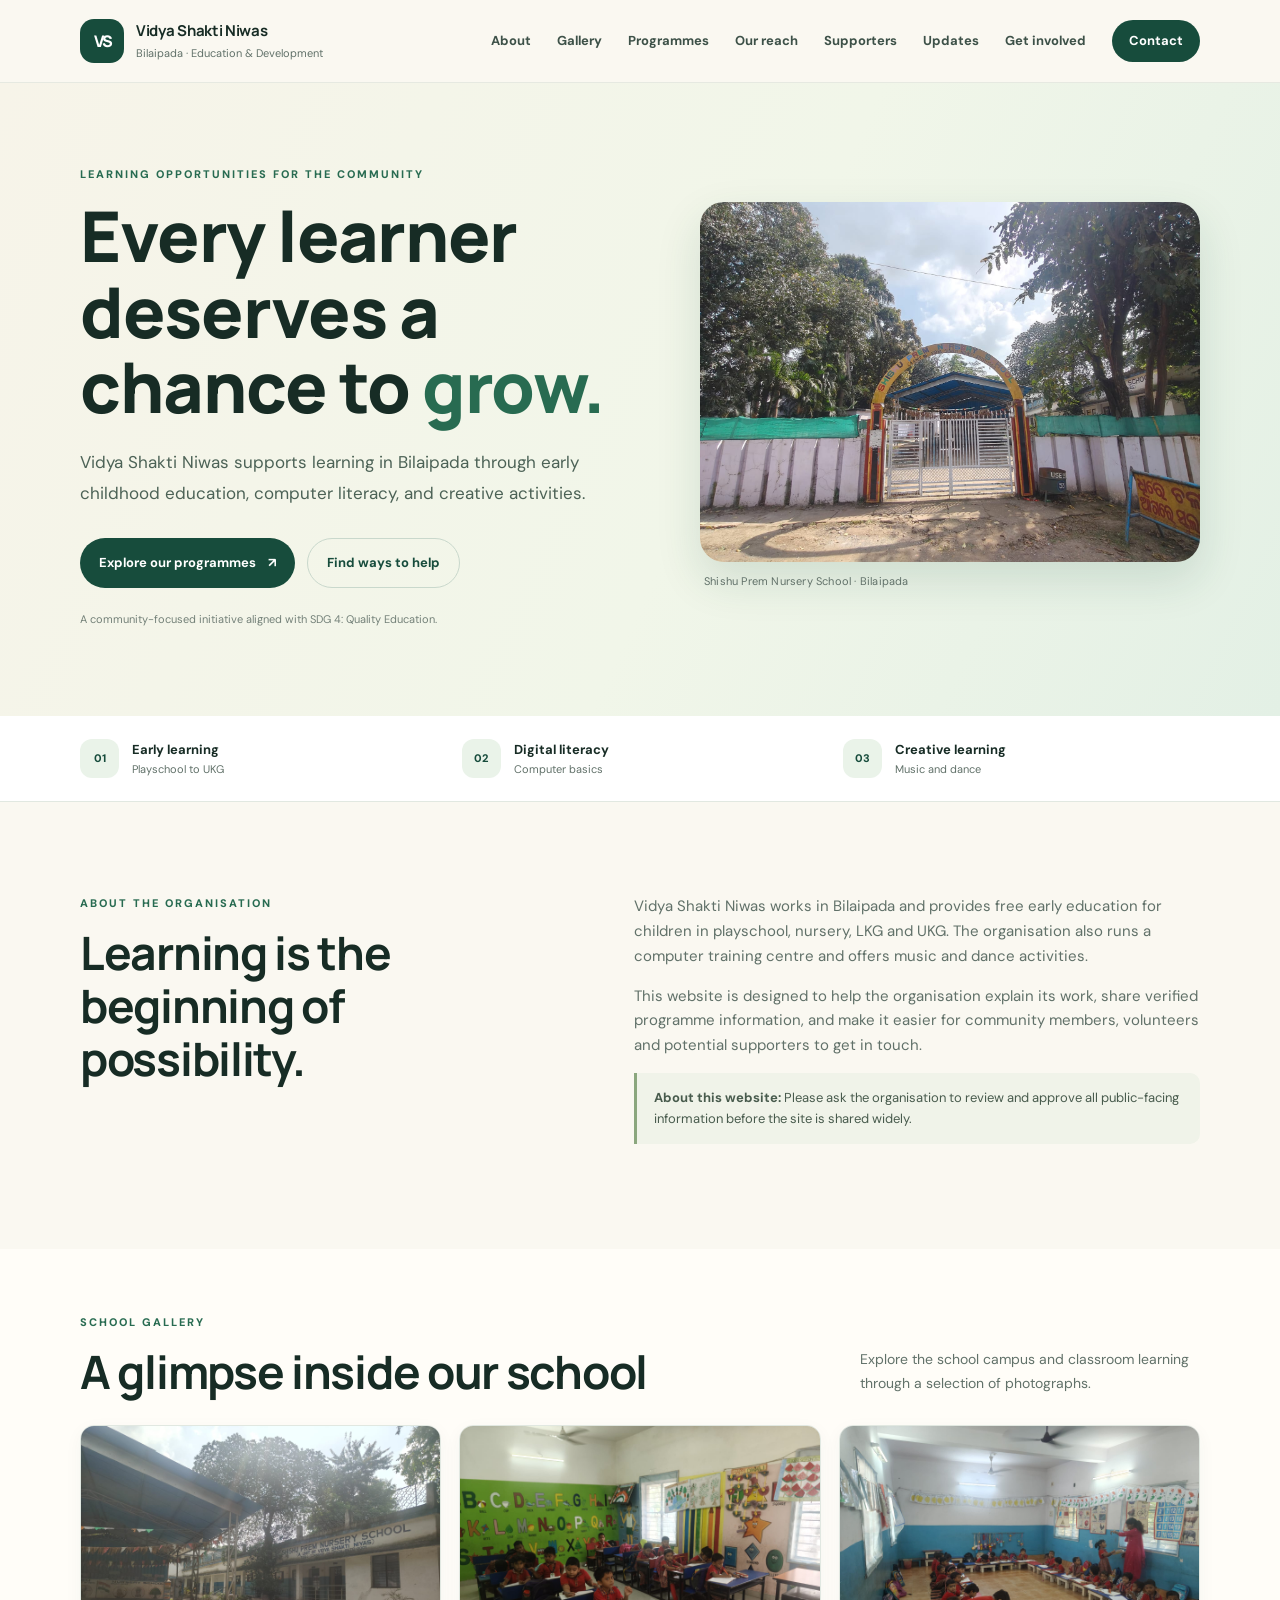
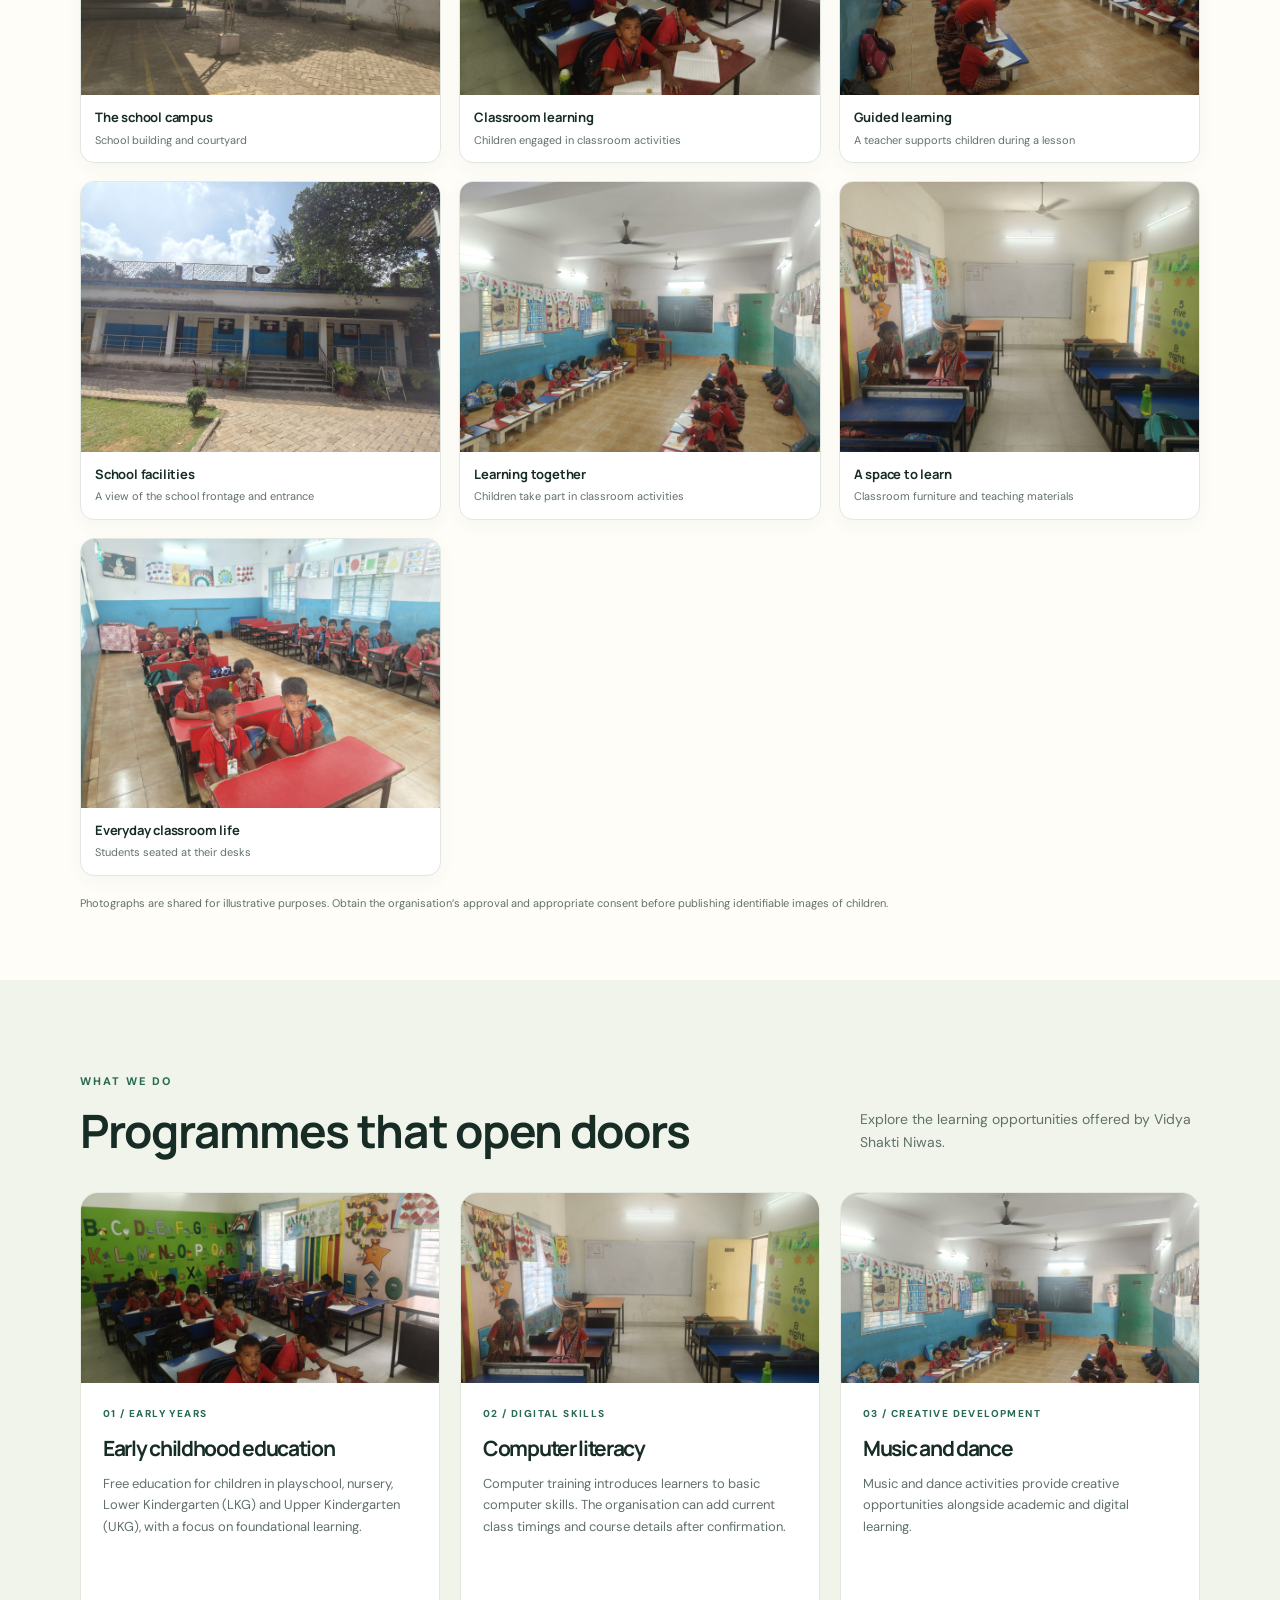
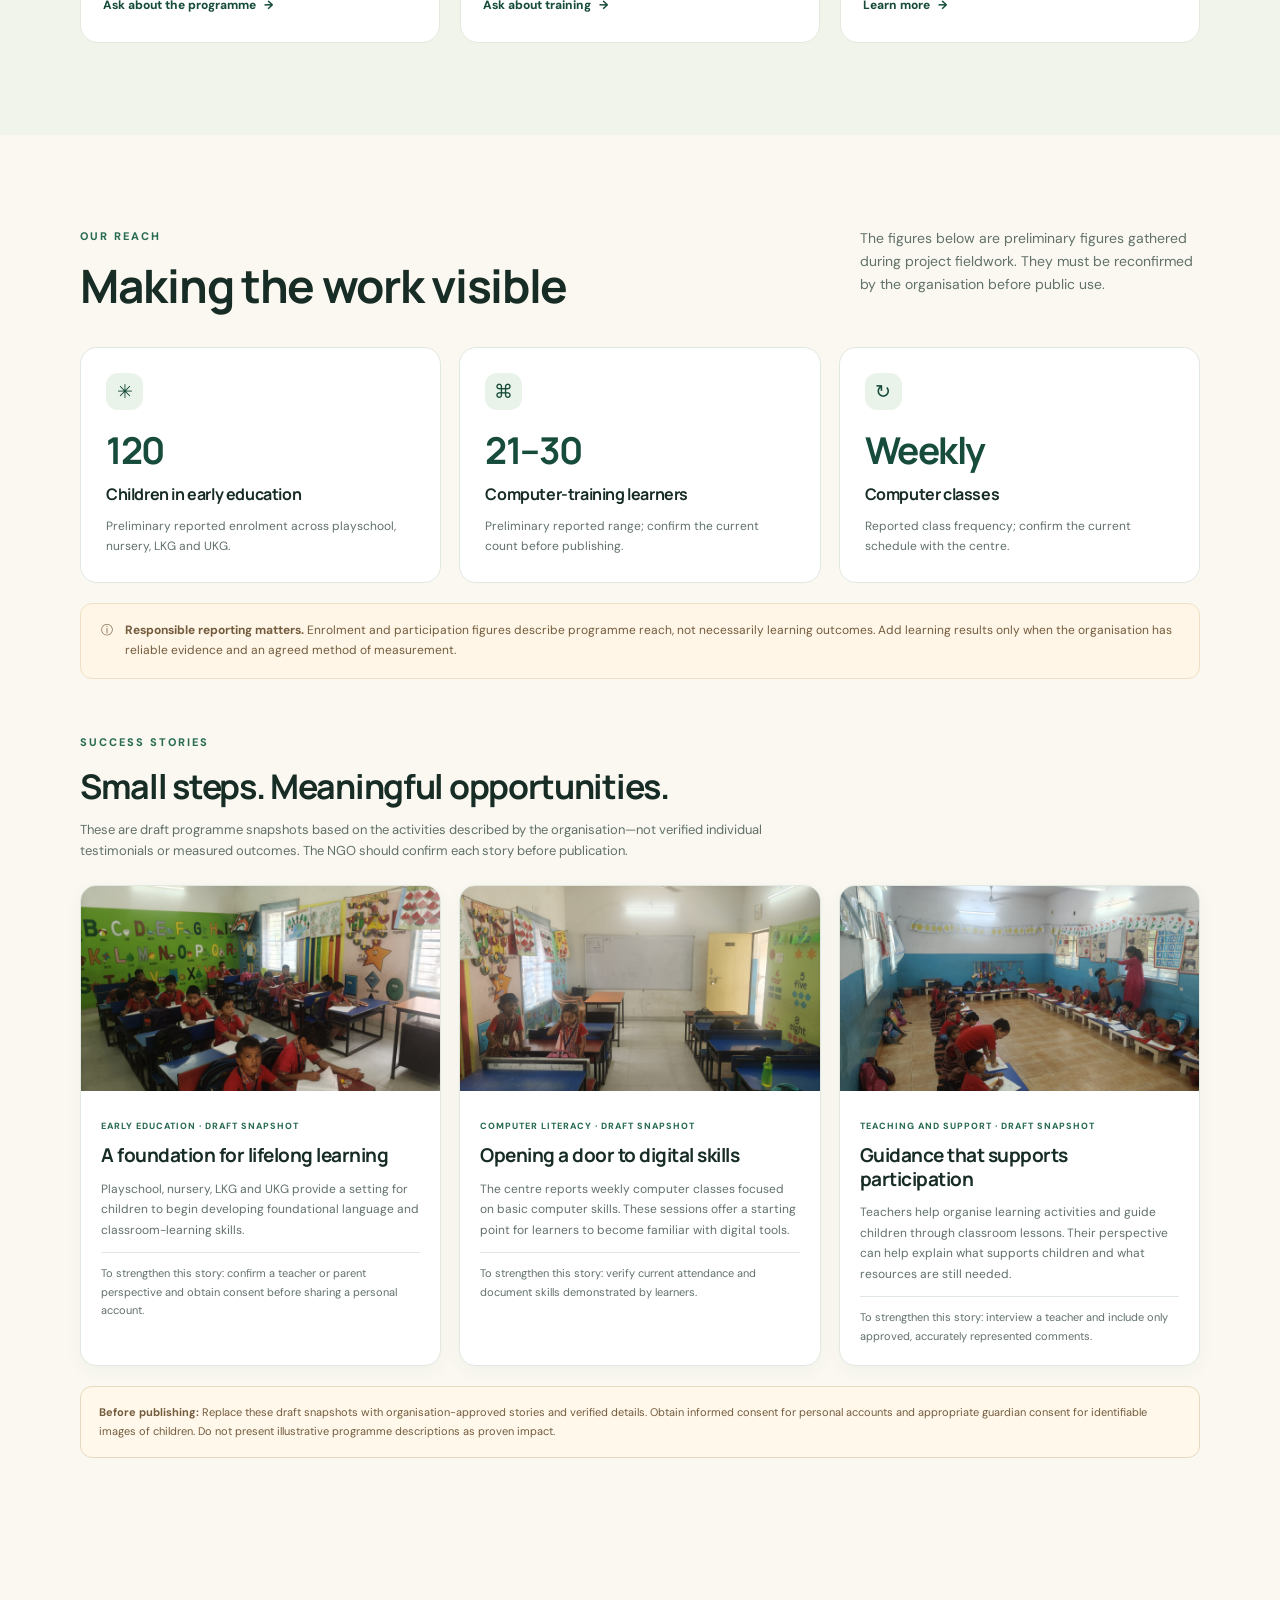
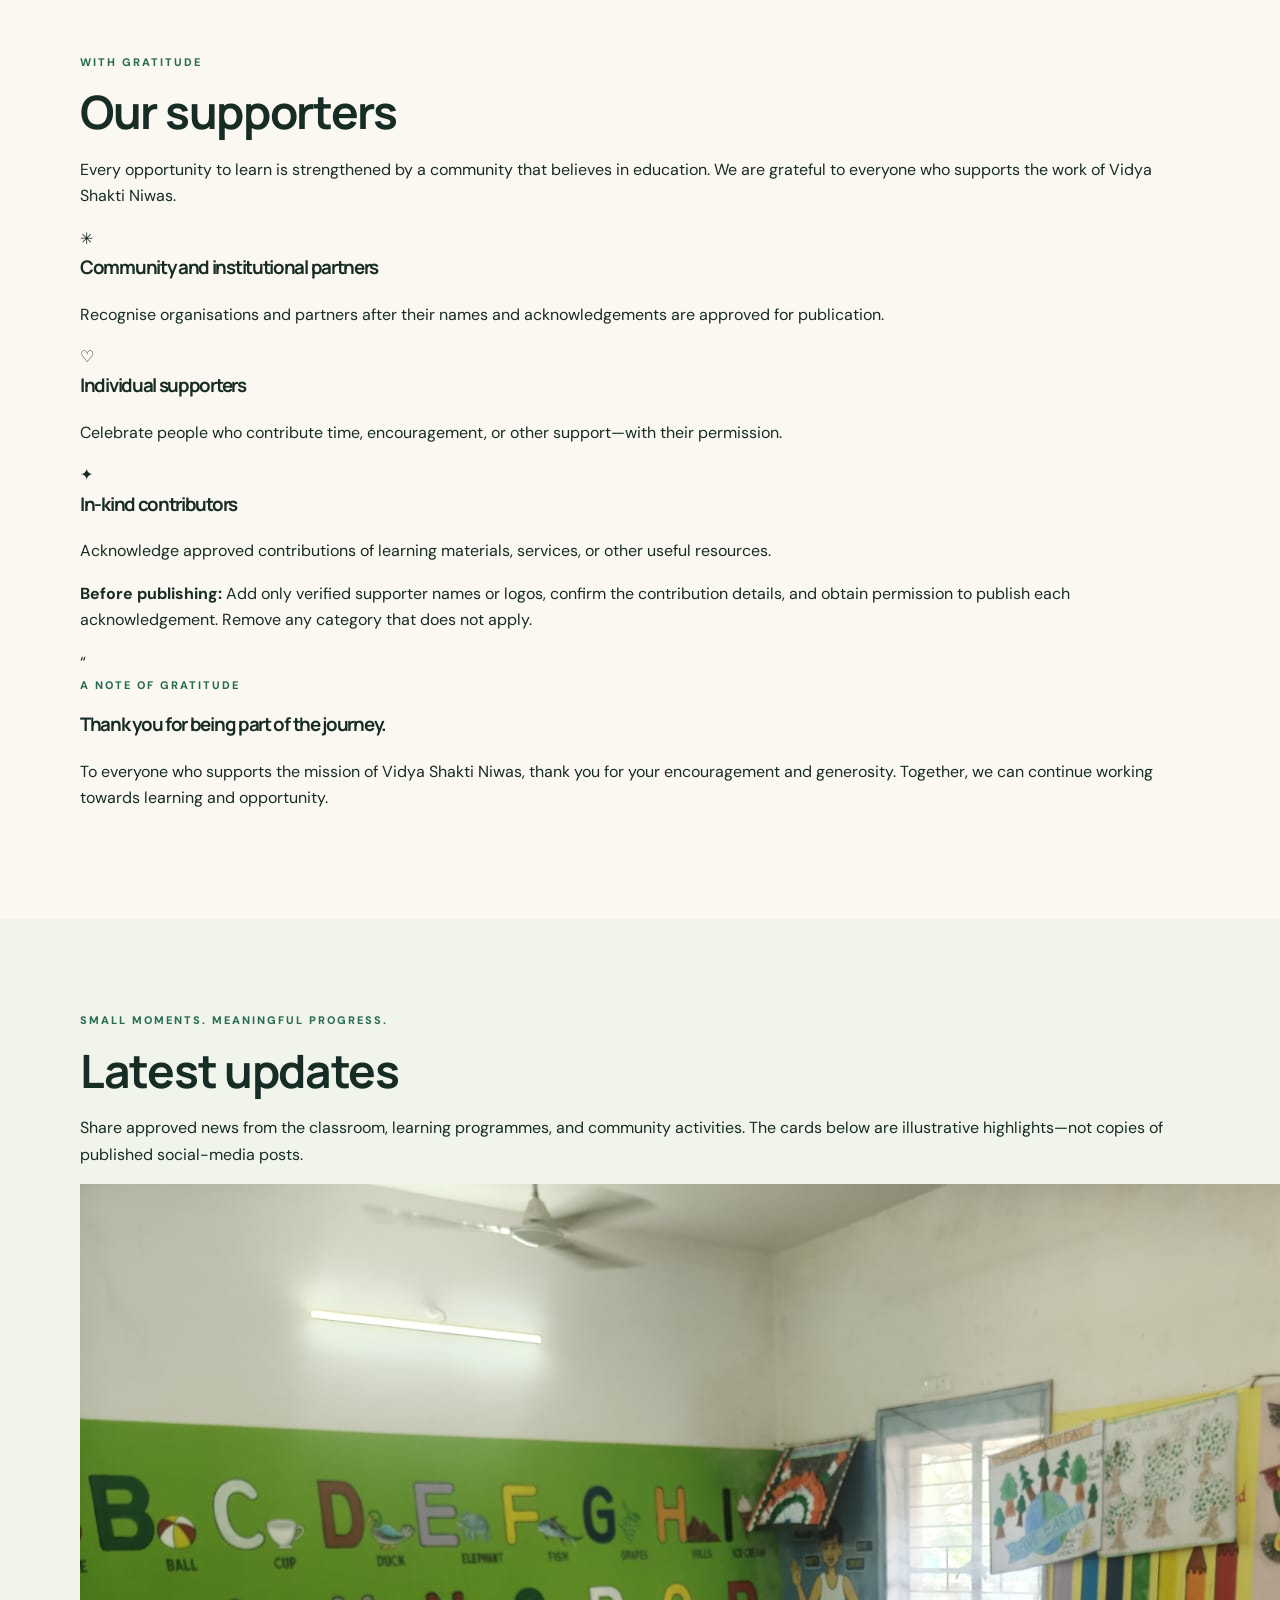
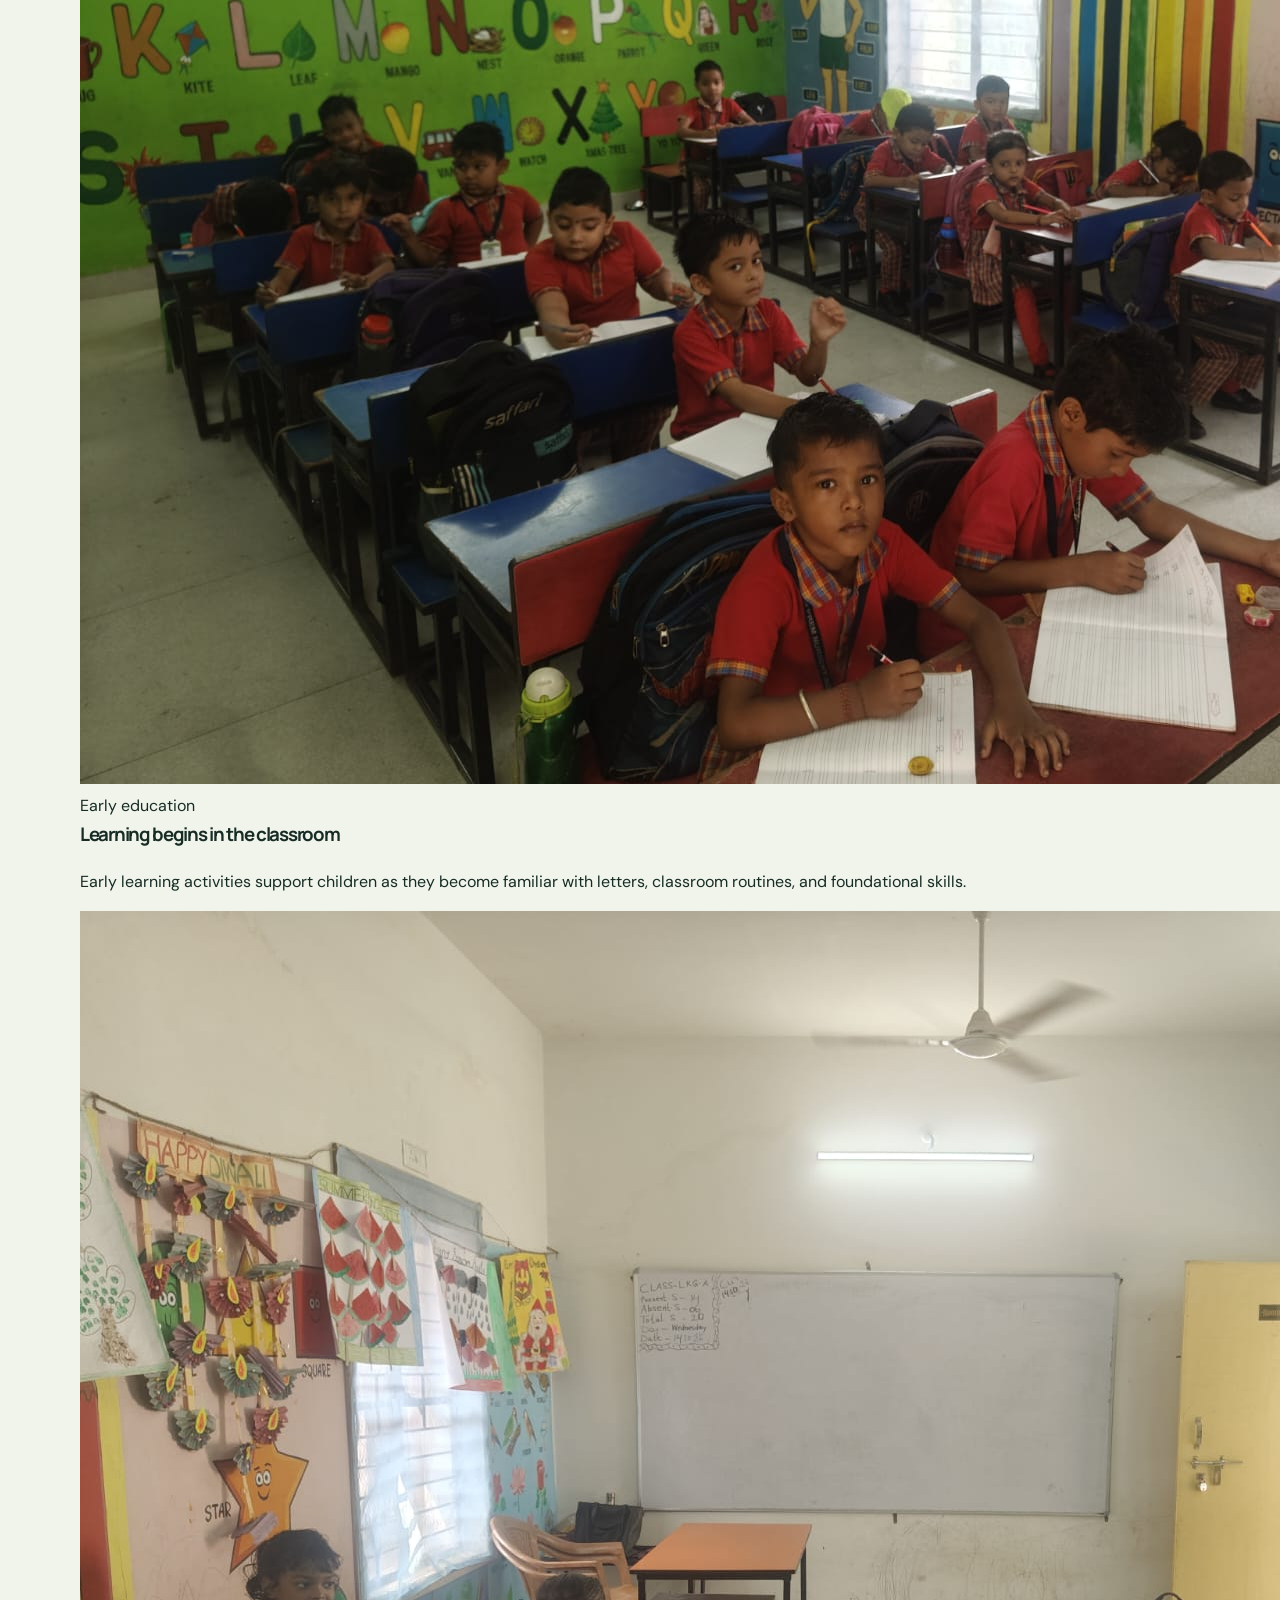
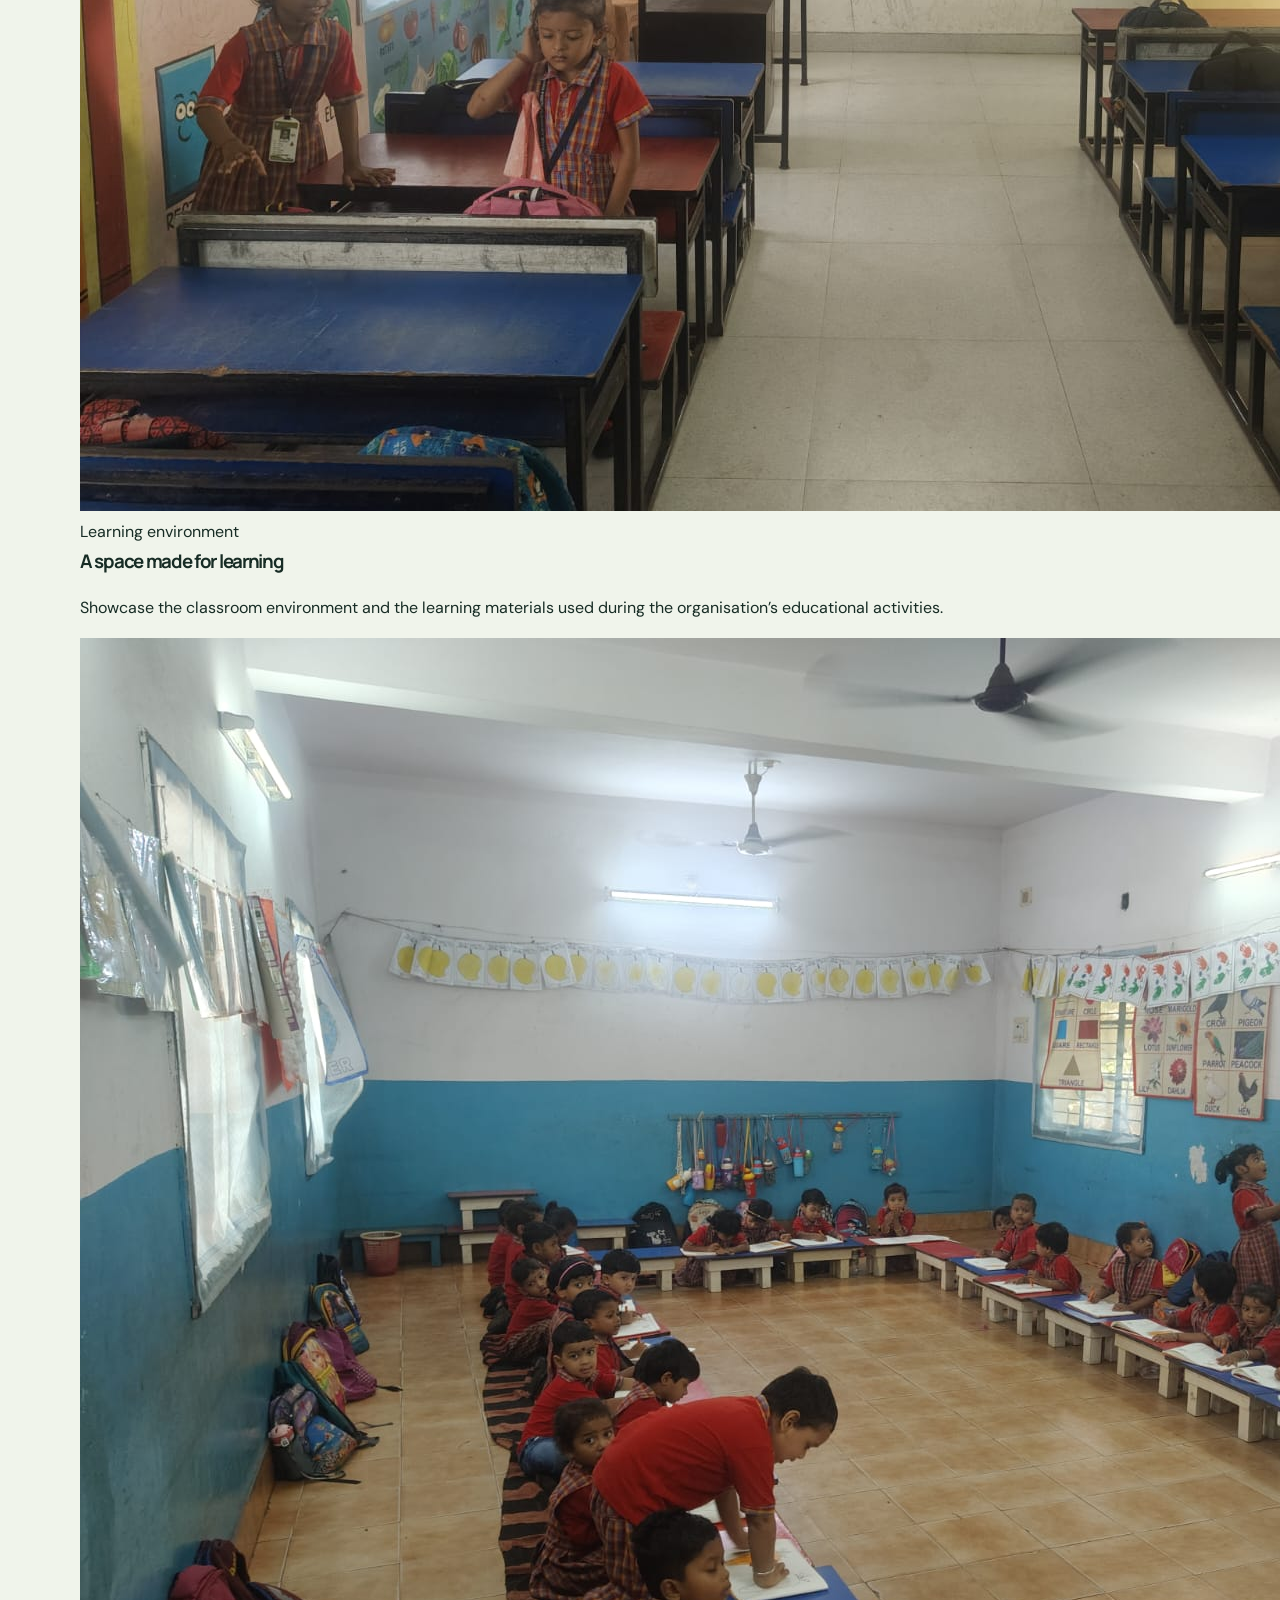
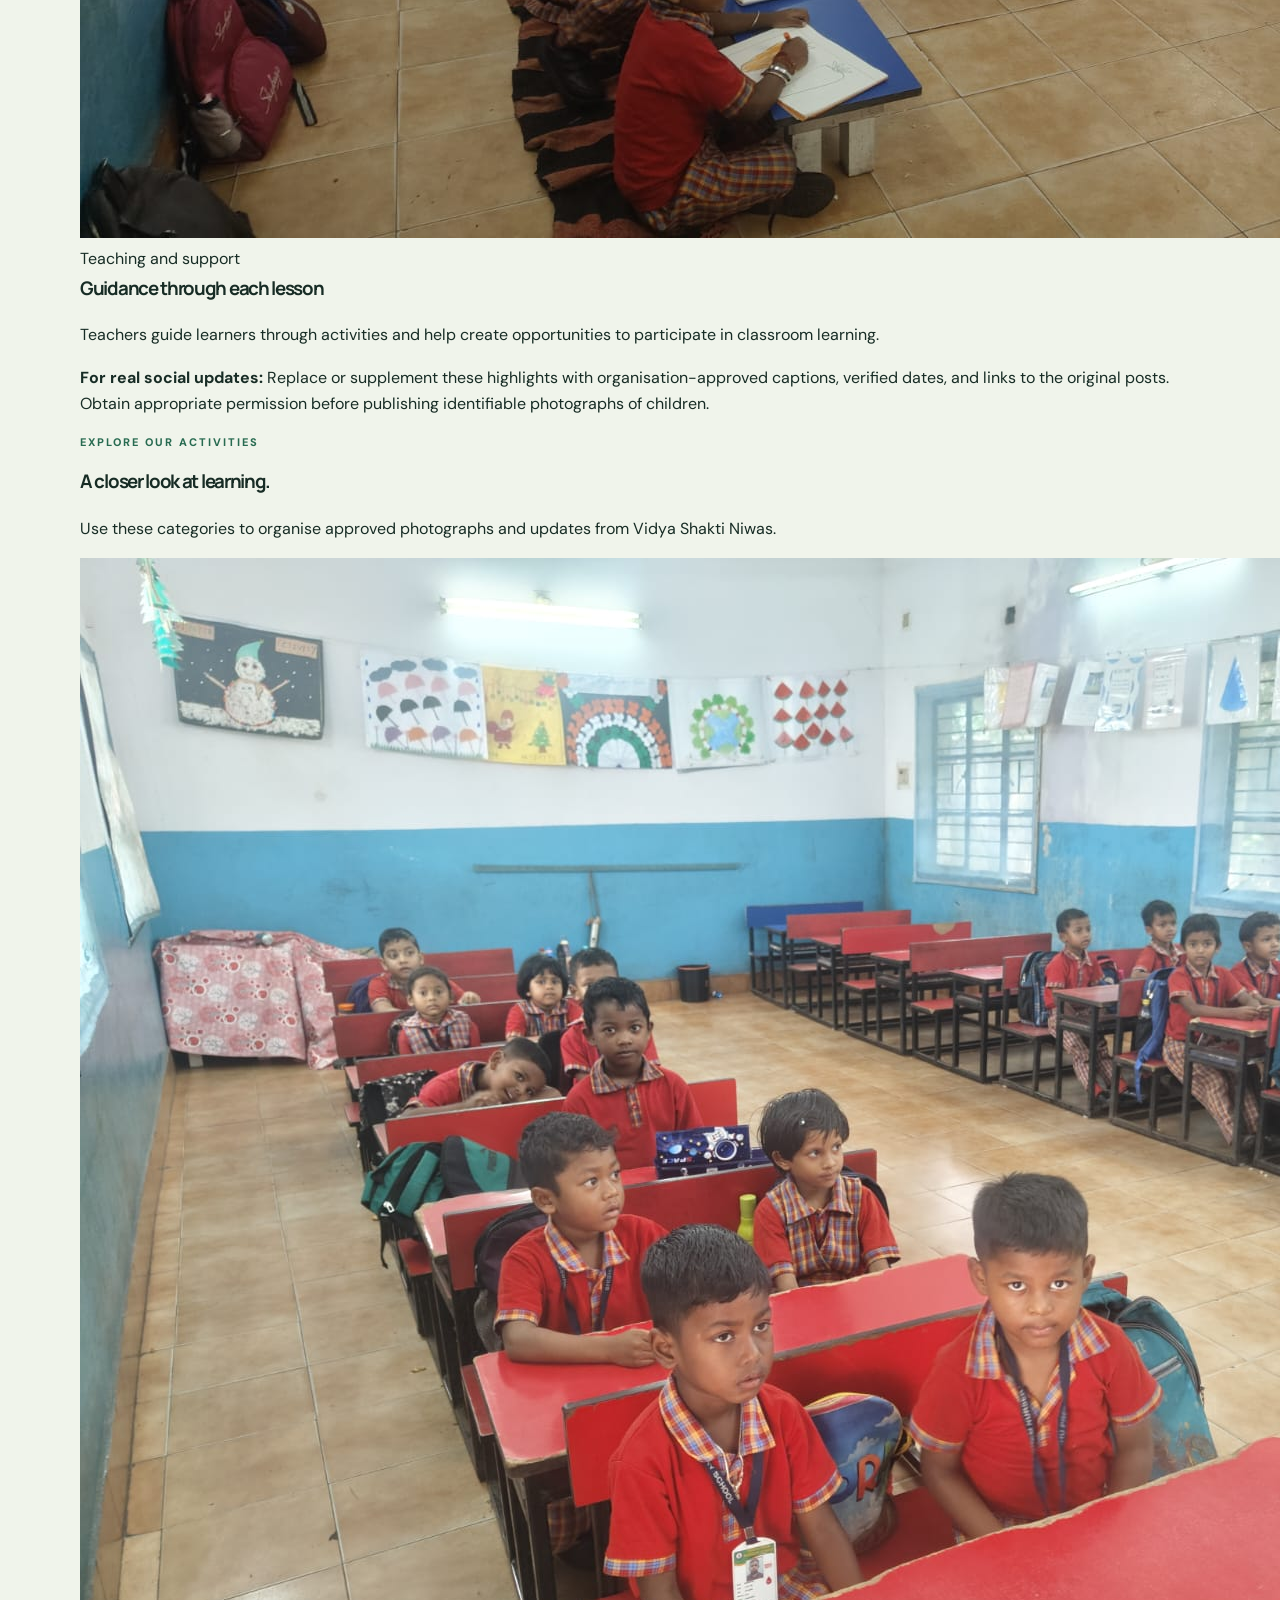
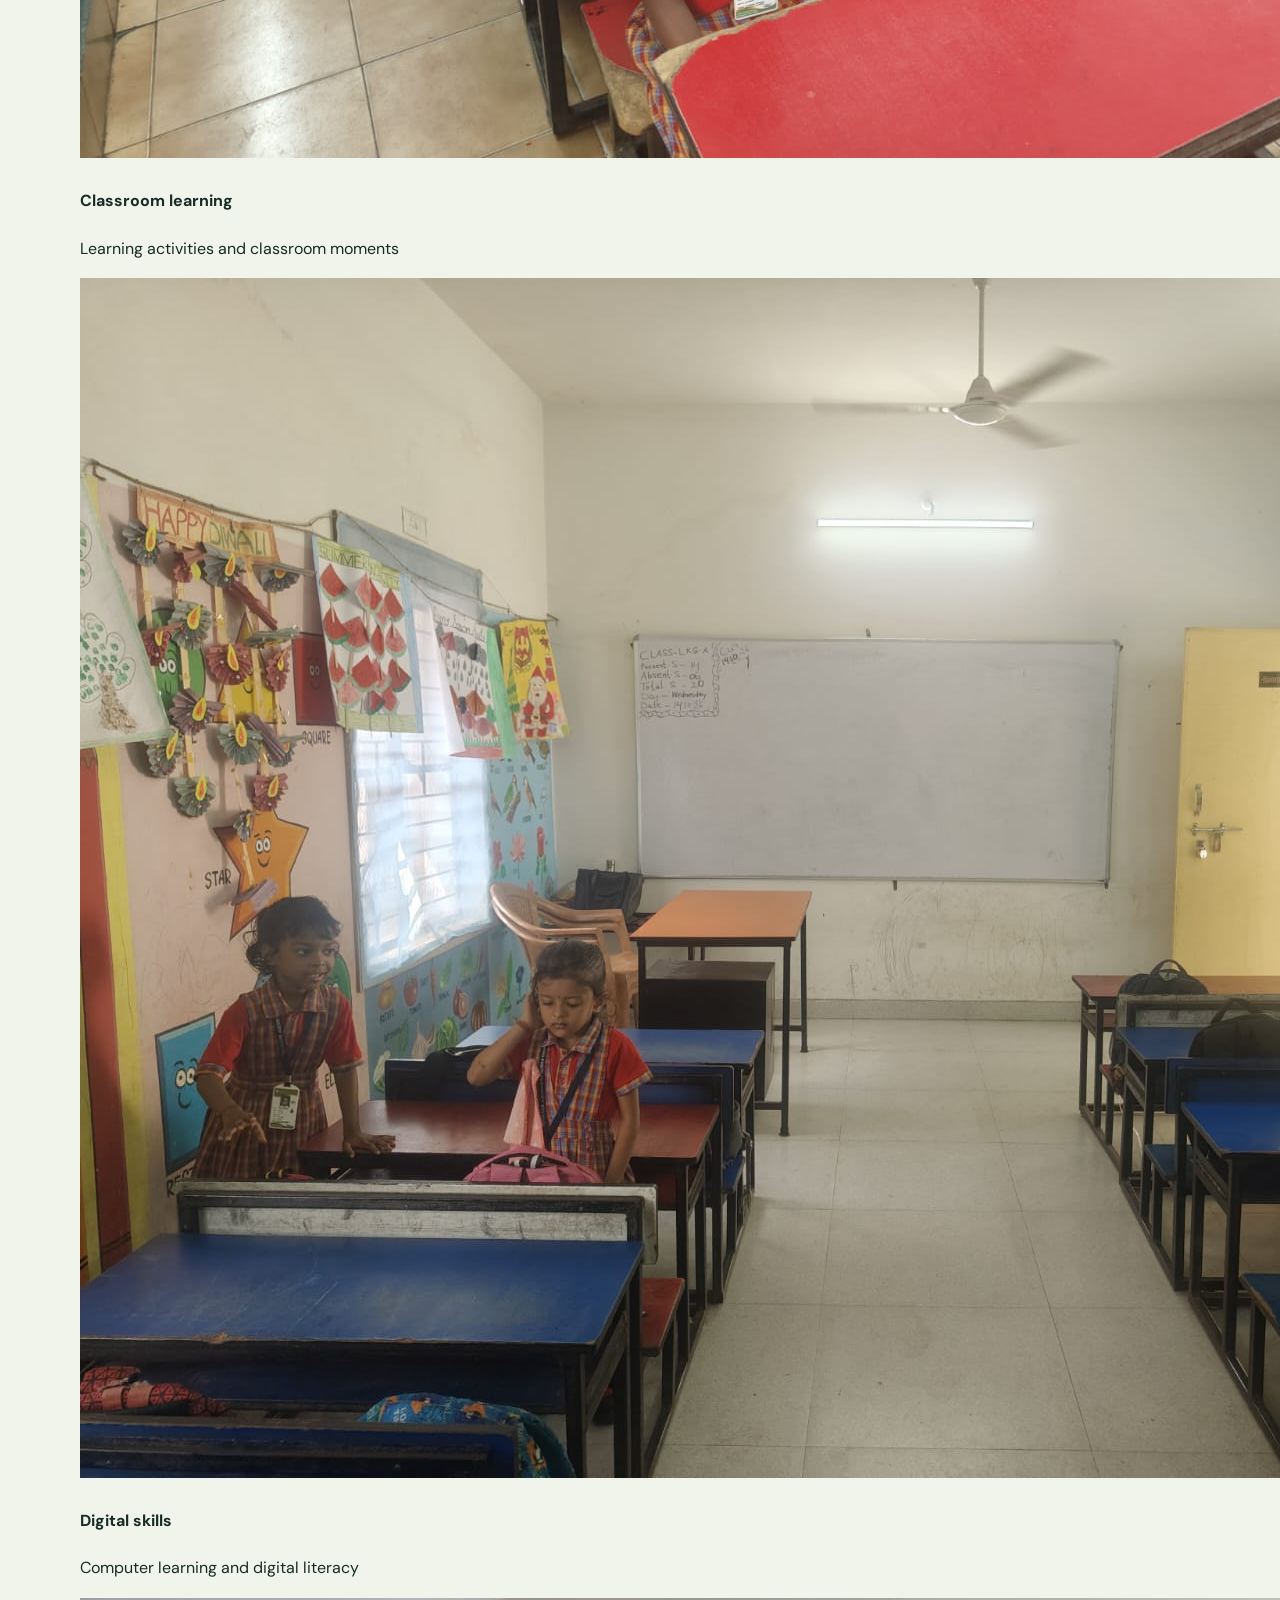
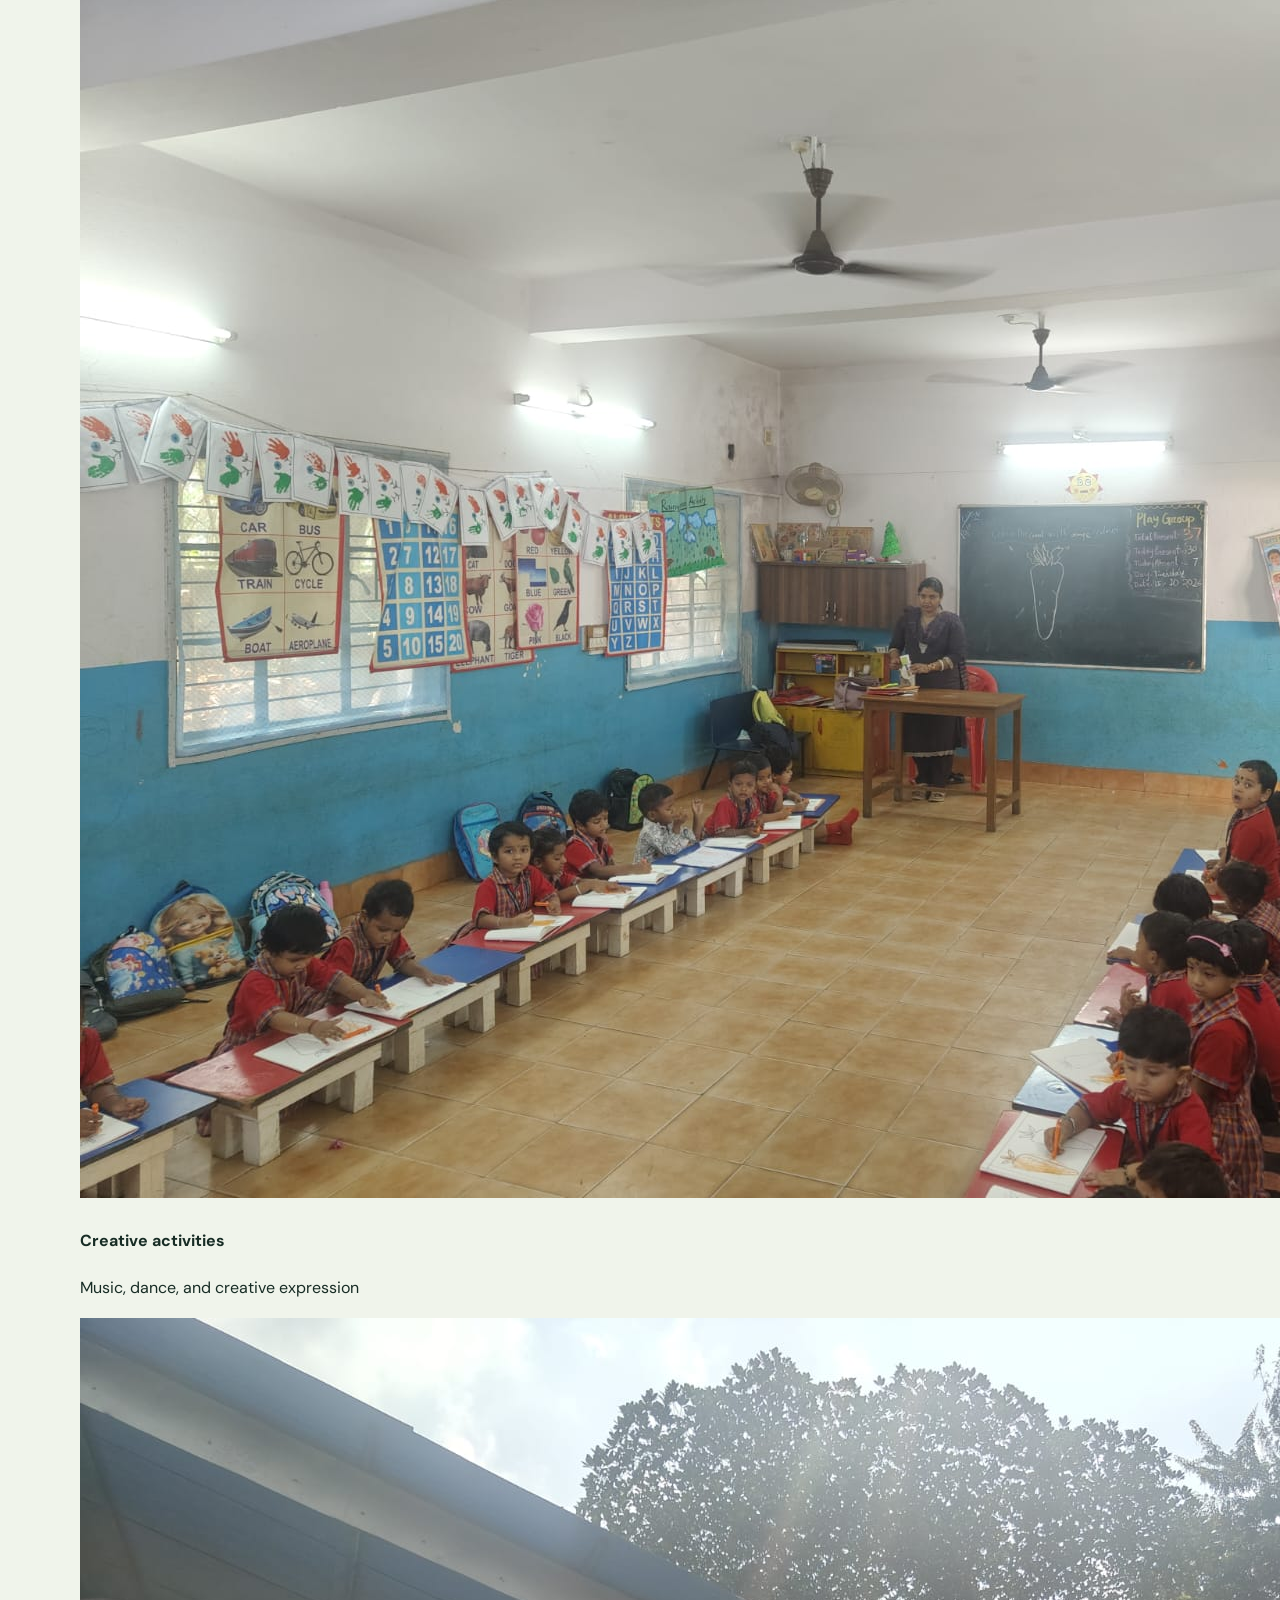
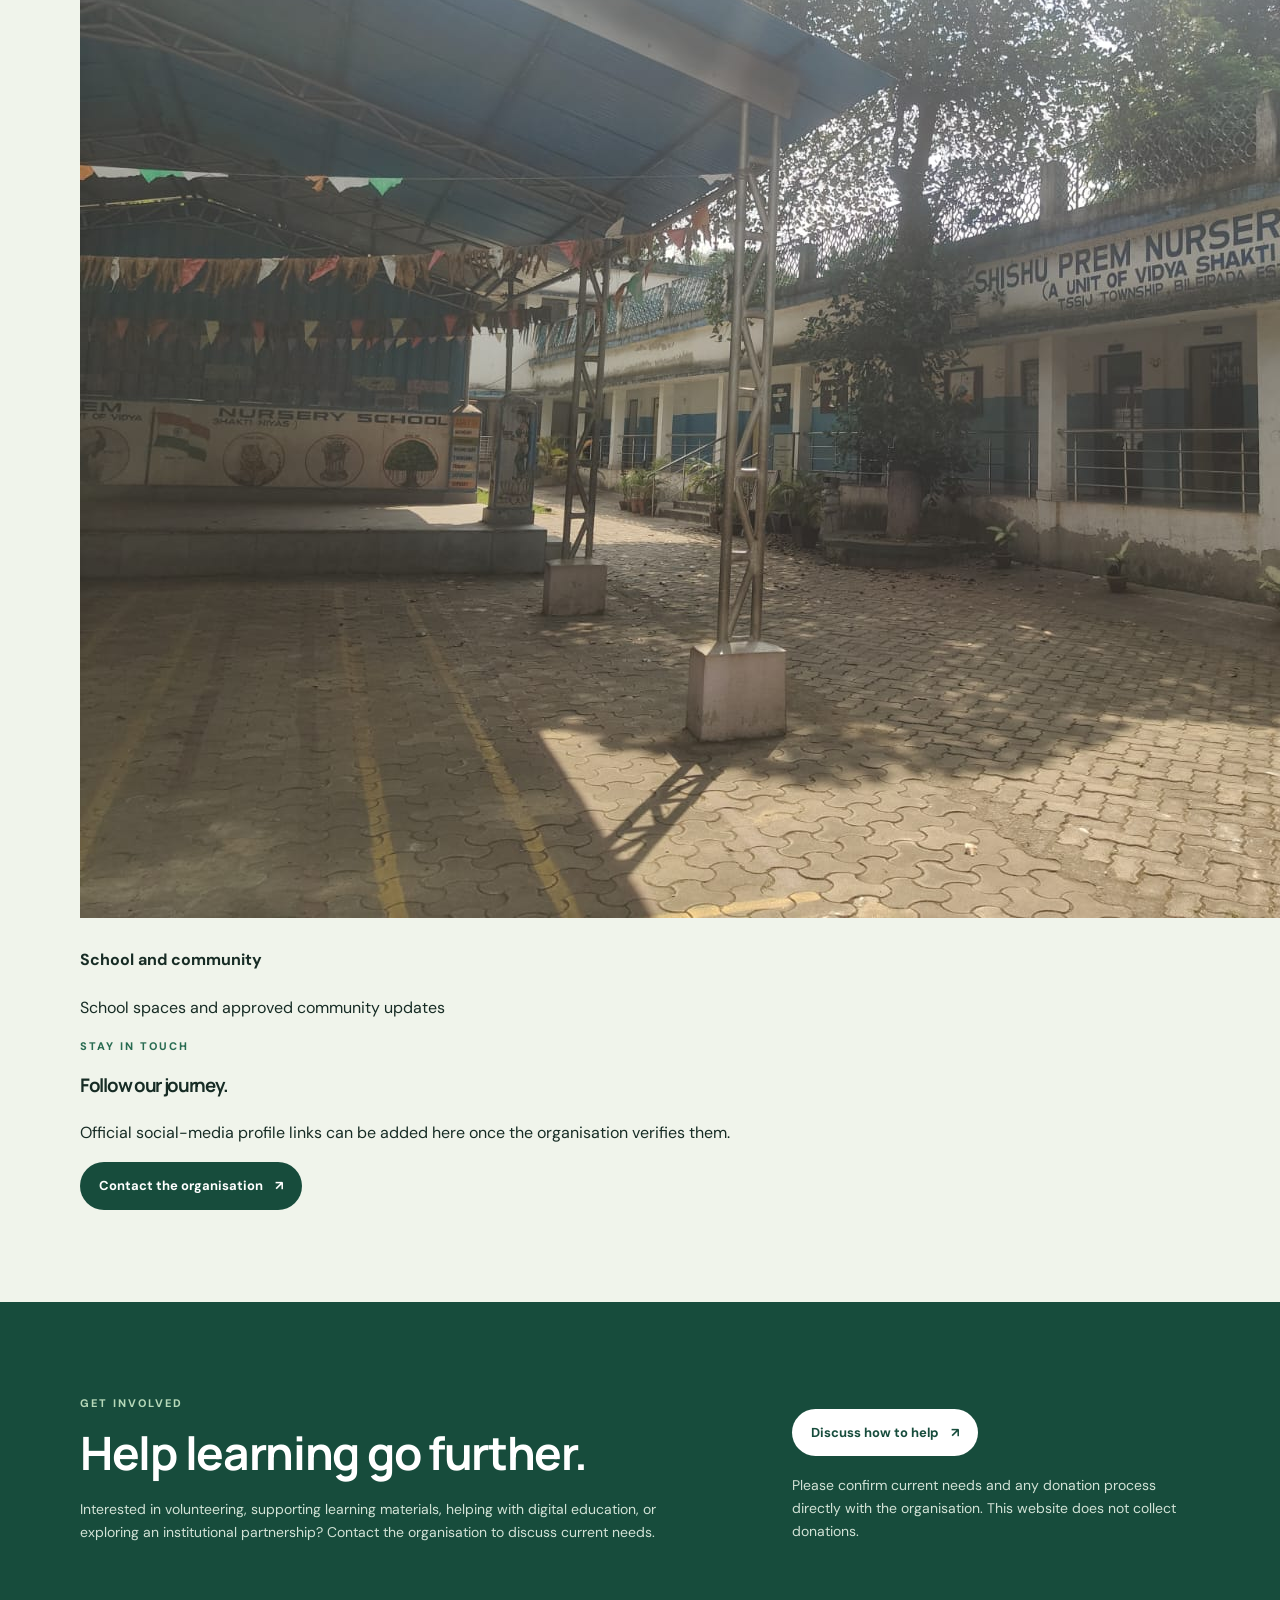
==== index_update1.html @ 1f39d1fd "Add files via upload" ====
<!doctype html>
<html lang="en">
<head>
  <meta charset="utf-8">
  <meta name="viewport" content="width=device-width, initial-scale=1">
  <meta name="description" content="Learn about Vidya Shakti Niwas in Bilaipada and its early education, computer literacy, music and dance programmes.">
  <meta name="theme-color" content="#174c3c">
  <title>Vidya Shakti Niwas | Learning and Opportunity</title>
  <link rel="stylesheet" href="style.css">
</head>
<body>
  <a class="skip-link" href="#main">Skip to content</a>
  <header class="site-header">
    <div class="container nav-wrap">
      <a class="brand" href="#home" aria-label="Vidya Shakti Niwas home">
        <span class="brand-mark" aria-hidden="true">VS</span>
        <span><strong>Vidya Shakti Niwas</strong><small>Bilaipada · Education & Development</small></span>
      </a>
      <button class="menu-toggle" id="menuToggle" aria-expanded="false" aria-controls="navLinks">Menu</button>
      <nav id="navLinks" class="nav-links" aria-label="Main navigation">
        <a href="#about">About</a>
        <a href="#school-gallery">Gallery</a>
        <a href="#programmes">Programmes</a>
        <a href="#impact">Our reach</a>
        <a href="#supporters">Supporters</a>
        <a href="#updates">Updates</a>
        <a href="#get-involved">Get involved</a>
        <a class="nav-cta" href="#contact">Contact</a>
      </nav>
    </div>
  </header>

  <main id="main">
    <section class="hero" id="home">
      <div class="hero-shape shape-one" aria-hidden="true"></div>
      <div class="container hero-grid">
        <div class="hero-copy">
          <p class="eyebrow">Learning opportunities for the community</p>
          <h1>Every learner deserves a chance to <em>grow.</em></h1>
          <p class="hero-intro">Vidya Shakti Niwas supports learning in Bilaipada through early childhood education, computer literacy, and creative activities.</p>
          <div class="hero-actions">
            <a class="button button-primary" href="#programmes">Explore our programmes <span aria-hidden="true">↗</span></a>
            <a class="button button-quiet" href="#get-involved">Find ways to help</a>
          </div>
          <p class="micro-note">A community-focused initiative aligned with SDG 4: Quality Education.</p>
        </div>
        <div class="hero-photo-wrap">
          <img class="hero-photo" src="assets/school-gate.jpeg" alt="Entrance gate of Shishu Prem Nursery School, a unit of Vidya Shakti Niwas" fetchpriority="high">
          <p class="photo-caption">Shishu Prem Nursery School · Bilaipada</p>
        </div>
      </div>
    </section>

    <section class="trust-strip" aria-label="Organisation focus">
      <div class="container trust-grid">
        <div><span class="strip-icon">01</span><span><strong>Early learning</strong><small>Playschool to UKG</small></span></div>
        <div><span class="strip-icon">02</span><span><strong>Digital literacy</strong><small>Computer basics</small></span></div>
        <div><span class="strip-icon">03</span><span><strong>Creative learning</strong><small>Music and dance</small></span></div>
      </div>
    </section>

    <section class="section" id="about">
      <div class="container split">
        <div>
          <p class="eyebrow">About the organisation</p>
          <h2>Learning is the beginning of possibility.</h2>
        </div>
        <div class="section-copy">
          <p>Vidya Shakti Niwas works in Bilaipada and provides free early education for children in playschool, nursery, LKG and UKG. The organisation also runs a computer training centre and offers music and dance activities.</p>
          <p>This website is designed to help the organisation explain its work, share verified programme information, and make it easier for community members, volunteers and potential supporters to get in touch.</p>
          <p class="notice"><strong>About this website:</strong> Please ask the organisation to review and approve all public-facing information before the site is shared widely.</p>
        </div>
      </div>
    </section>

    <section class="section school-gallery" id="school-gallery">
      <div class="container">
        <div class="section-heading">
          <div><p class="eyebrow">School gallery</p><h2>A glimpse inside our school</h2></div>
          <p>Explore the school campus and classroom learning through a selection of photographs.</p>
        </div>
        <div class="photo-grid">
          <figure class="photo-card photo-card-wide">
            <img src="assets/school-building.jpeg" alt="Exterior courtyard and building of Shishu Prem Nursery School" loading="lazy">
            <figcaption><strong>The school campus</strong><span>School building and courtyard</span></figcaption>
          </figure>
          <figure class="photo-card">
            <img src="assets/classroom-alphabet-learning.jpeg" alt="Children working at desks in a classroom with alphabet learning displays" loading="lazy">
            <figcaption><strong>Classroom learning</strong><span>Children engaged in classroom activities</span></figcaption>
          </figure>
          <figure class="photo-card">
            <img src="assets/classroom-teaching.jpeg" alt="Teacher guiding young learners in a classroom" loading="lazy">
            <figcaption><strong>Guided learning</strong><span>A teacher supports children during a lesson</span></figcaption>
          </figure>
          <figure class="photo-card">
            <img src="assets/school-front.jpeg" alt="Front exterior and entrance steps of the school building" loading="lazy">
            <figcaption><strong>School facilities</strong><span>A view of the school frontage and entrance</span></figcaption>
          </figure>
          <figure class="photo-card photo-card-wide">
            <img src="assets/classroom-wide-view.jpeg" alt="Wide view of a classroom with young learners and educational displays" loading="lazy">
            <figcaption><strong>Learning together</strong><span>Children take part in classroom activities</span></figcaption>
          </figure>
          <figure class="photo-card">
            <img src="assets/classroom-empty-view.jpeg" alt="Classroom desks, whiteboard and learning displays" loading="lazy">
            <figcaption><strong>A space to learn</strong><span>Classroom furniture and teaching materials</span></figcaption>
          </figure>
          <figure class="photo-card">
            <img src="assets/classroom-students.jpeg" alt="Young learners seated at classroom desks" loading="lazy">
            <figcaption><strong>Everyday classroom life</strong><span>Students seated at their desks</span></figcaption>
          </figure>
        </div>
        <p class="gallery-note">Photographs are shared for illustrative purposes. Obtain the organisation’s approval and appropriate consent before publishing identifiable images of children.</p>
      </div>
    </section>

    <section class="section section-tint" id="programmes">
      <div class="container">
        <div class="section-heading">
          <div><p class="eyebrow">What we do</p><h2>Programmes that open doors</h2></div>
          <p>Explore the learning opportunities offered by Vidya Shakti Niwas.</p>
        </div>
        <div class="programme-grid">
          <article class="programme-card">
            <div class="card-art"><img src="assets/classroom-alphabet-learning.jpeg" alt="Young learners taking part in classroom alphabet activities" loading="lazy"></div>
            <div class="card-body"><p class="card-kicker">01 / Early years</p><h3>Early childhood education</h3><p>Free education for children in playschool, nursery, Lower Kindergarten (LKG) and Upper Kindergarten (UKG), with a focus on foundational learning.</p><a href="#contact" class="text-link">Ask about the programme <span aria-hidden="true">→</span></a></div>
          </article>
          <article class="programme-card">
            <div class="card-art"><img src="assets/classroom-empty-view.jpeg" alt="Classroom learning space at the school" loading="lazy"></div>
            <div class="card-body"><p class="card-kicker">02 / Digital skills</p><h3>Computer literacy</h3><p>Computer training introduces learners to basic computer skills. The organisation can add current class timings and course details after confirmation.</p><a href="#contact" class="text-link">Ask about training <span aria-hidden="true">→</span></a></div>
          </article>
          <article class="programme-card">
            <div class="card-art"><img src="assets/classroom-wide-view.jpeg" alt="A wide view of the school classroom and learning environment" loading="lazy"></div>
            <div class="card-body"><p class="card-kicker">03 / Creative development</p><h3>Music and dance</h3><p>Music and dance activities provide creative opportunities alongside academic and digital learning.</p><a href="#contact" class="text-link">Learn more <span aria-hidden="true">→</span></a></div>
          </article>
        </div>
      </div>
    </section>

    <section class="section" id="impact">
      <div class="container">
        <div class="section-heading impact-heading">
          <div><p class="eyebrow">Our reach</p><h2>Making the work visible</h2></div>
          <p>The figures below are preliminary figures gathered during project fieldwork. They must be reconfirmed by the organisation before public use.</p>
        </div>
        <div class="impact-grid">
          <article class="impact-card"><span class="impact-symbol">✳</span><strong>120</strong><h3>Children in early education</h3><p>Preliminary reported enrolment across playschool, nursery, LKG and UKG.</p></article>
          <article class="impact-card"><span class="impact-symbol">⌘</span><strong>21–30</strong><h3>Computer-training learners</h3><p>Preliminary reported range; confirm the current count before publishing.</p></article>
          <article class="impact-card"><span class="impact-symbol">↻</span><strong>Weekly</strong><h3>Computer classes</h3><p>Reported class frequency; confirm the current schedule with the centre.</p></article>
        </div>
        <div class="impact-footnote"><span aria-hidden="true">ⓘ</span><p><strong>Responsible reporting matters.</strong> Enrolment and participation figures describe programme reach, not necessarily learning outcomes. Add learning results only when the organisation has reliable evidence and an agreed method of measurement.</p></div>
        <div class="stories-heading">
          <p class="eyebrow">Success stories</p>
          <h3>Small steps. Meaningful opportunities.</h3>
          <p>These are draft programme snapshots based on the activities described by the organisation—not verified individual testimonials or measured outcomes. The NGO should confirm each story before publication.</p>
        </div>
        <div class="success-story-grid">
          <article class="success-story-card">
            <img src="assets/classroom-alphabet-learning.jpeg" alt="Children participating in an early learning classroom activity" loading="lazy">
            <div class="success-story-body"><span class="story-tag">Early education · Draft snapshot</span><h4>A foundation for lifelong learning</h4><p>Playschool, nursery, LKG and UKG provide a setting for children to begin developing foundational language and classroom-learning skills.</p><p class="story-validation">To strengthen this story: confirm a teacher or parent perspective and obtain consent before sharing a personal account.</p></div>
          </article>
          <article class="success-story-card">
            <img src="assets/classroom-empty-view.jpeg" alt="Learning space with classroom furniture and teaching displays" loading="lazy">
            <div class="success-story-body"><span class="story-tag">Computer literacy · Draft snapshot</span><h4>Opening a door to digital skills</h4><p>The centre reports weekly computer classes focused on basic computer skills. These sessions offer a starting point for learners to become familiar with digital tools.</p><p class="story-validation">To strengthen this story: verify current attendance and document skills demonstrated by learners.</p></div>
          </article>
          <article class="success-story-card">
            <img src="assets/classroom-teaching.jpeg" alt="Teacher supporting children during a classroom lesson" loading="lazy">
            <div class="success-story-body"><span class="story-tag">Teaching and support · Draft snapshot</span><h4>Guidance that supports participation</h4><p>Teachers help organise learning activities and guide children through classroom lessons. Their perspective can help explain what supports children and what resources are still needed.</p><p class="story-validation">To strengthen this story: interview a teacher and include only approved, accurately represented comments.</p></div>
          </article>
        </div>
        <p class="stories-consent-note"><strong>Before publishing:</strong> Replace these draft snapshots with organisation-approved stories and verified details. Obtain informed consent for personal accounts and appropriate guardian consent for identifiable images of children. Do not present illustrative programme descriptions as proven impact.</p>
      </div>
    </section>



    <!-- Added section 1: supporter recognition and gratitude -->
    <section class="section community-supporters" id="supporters">
      <div class="container">
        <div class="community-section-heading">
          <div>
            <p class="eyebrow">With gratitude</p>
            <h2>Our supporters</h2>
          </div>
          <p>Every opportunity to learn is strengthened by a community that believes in education. We are grateful to everyone who supports the work of Vidya Shakti Niwas.</p>
        </div>
        <div class="supporters-grid">
          <article class="supporter-item">
            <span class="supporter-icon" aria-hidden="true">✳</span>
            <h3>Community and institutional partners</h3>
            <p>Recognise organisations and partners after their names and acknowledgements are approved for publication.</p>
          </article>
          <article class="supporter-item">
            <span class="supporter-icon" aria-hidden="true">♡</span>
            <h3>Individual supporters</h3>
            <p>Celebrate people who contribute time, encouragement, or other support—with their permission.</p>
          </article>
          <article class="supporter-item">
            <span class="supporter-icon" aria-hidden="true">✦</span>
            <h3>In-kind contributors</h3>
            <p>Acknowledge approved contributions of learning materials, services, or other useful resources.</p>
          </article>
        </div>
        <p class="supporters-note"><strong>Before publishing:</strong> Add only verified supporter names or logos, confirm the contribution details, and obtain permission to publish each acknowledgement. Remove any category that does not apply.</p>
        <div class="gratitude-panel">
          <div class="gratitude-symbol" aria-hidden="true">“</div>
          <div>
            <p class="eyebrow">A note of gratitude</p>
            <h3>Thank you for being part of the journey.</h3>
            <p>To everyone who supports the mission of Vidya Shakti Niwas, thank you for your encouragement and generosity. Together, we can continue working towards learning and opportunity.</p>
          </div>
        </div>
      </div>
    </section>

    <!-- Added section 2: updates and activities, using existing site photographs -->
    <section class="section section-tint community-updates" id="updates">
      <div class="container">
        <div class="community-section-heading">
          <div>
            <p class="eyebrow">Small moments. Meaningful progress.</p>
            <h2>Latest updates</h2>
          </div>
          <p>Share approved news from the classroom, learning programmes, and community activities. The cards below are illustrative highlights—not copies of published social-media posts.</p>
        </div>
        <div class="updates-grid">
          <article class="update-card">
            <img src="assets/classroom-alphabet-learning.jpeg" alt="Children taking part in an alphabet learning activity" loading="lazy">
            <div class="update-card-body">
              <span class="update-kicker">Early education</span>
              <h3>Learning begins in the classroom</h3>
              <p>Early learning activities support children as they become familiar with letters, classroom routines, and foundational skills.</p>
            </div>
          </article>
          <article class="update-card">
            <img src="assets/classroom-empty-view.jpeg" alt="Classroom space with desks and educational displays" loading="lazy">
            <div class="update-card-body">
              <span class="update-kicker">Learning environment</span>
              <h3>A space made for learning</h3>
              <p>Showcase the classroom environment and the learning materials used during the organisation’s educational activities.</p>
            </div>
          </article>
          <article class="update-card">
            <img src="assets/classroom-teaching.jpeg" alt="Teacher guiding young learners during a lesson" loading="lazy">
            <div class="update-card-body">
              <span class="update-kicker">Teaching and support</span>
              <h3>Guidance through each lesson</h3>
              <p>Teachers guide learners through activities and help create opportunities to participate in classroom learning.</p>
            </div>
          </article>
        </div>
        <p class="updates-note"><strong>For real social updates:</strong> Replace or supplement these highlights with organisation-approved captions, verified dates, and links to the original posts. Obtain appropriate permission before publishing identifiable photographs of children.</p>

        <div class="activities-heading" id="activities">
          <p class="eyebrow">Explore our activities</p>
          <h3>A closer look at learning.</h3>
          <p>Use these categories to organise approved photographs and updates from Vidya Shakti Niwas.</p>
        </div>
        <div class="activities-grid">
          <article class="activity-tile">
            <img src="assets/classroom-students.jpeg" alt="Young learners seated at classroom desks" loading="lazy">
            <div><h4>Classroom learning</h4><p>Learning activities and classroom moments</p></div>
          </article>
          <article class="activity-tile">
            <img src="assets/classroom-empty-view.jpeg" alt="Classroom furniture and learning displays" loading="lazy">
            <div><h4>Digital skills</h4><p>Computer learning and digital literacy</p></div>
          </article>
          <article class="activity-tile">
            <img src="assets/classroom-wide-view.jpeg" alt="Wide view of the school classroom" loading="lazy">
            <div><h4>Creative activities</h4><p>Music, dance, and creative expression</p></div>
          </article>
          <article class="activity-tile">
            <img src="assets/school-building.jpeg" alt="School building and courtyard" loading="lazy">
            <div><h4>School and community</h4><p>School spaces and approved community updates</p></div>
          </article>
        </div>
        <div class="updates-connect-panel">
          <div>
            <p class="eyebrow">Stay in touch</p>
            <h3>Follow our journey.</h3>
            <p>Official social-media profile links can be added here once the organisation verifies them.</p>
          </div>
          <a class="button button-primary" href="#contact">Contact the organisation <span aria-hidden="true">↗</span></a>
        </div>
      </div>
    </section>

    <section class="section get-involved-section" id="get-involved">
      <div class="container get-involved">
        <div><p class="eyebrow eyebrow-light">Get involved</p><h2>Help learning go further.</h2><p>Interested in volunteering, supporting learning materials, helping with digital education, or exploring an institutional partnership? Contact the organisation to discuss current needs.</p></div>
        <div class="involved-actions">
          <a class="button button-light" href="#contact">Discuss how to help <span aria-hidden="true">↗</span></a>
          <p>Please confirm current needs and any donation process directly with the organisation. This website does not collect donations.</p>
        </div>
      </div>
    </section>

    <section class="section contact-section" id="contact">
      <div class="container contact-grid">
        <div><p class="eyebrow">Contact</p><h2>Start a conversation.</h2><p>For programme enquiries, volunteering or potential partnerships, contact Vidya Shakti Niwas using its verified official contact details.</p><div class="contact-location"><span aria-hidden="true">⌖</span><div><strong>Location</strong><p>Bilaipada, India <span class="small-note">(Confirm the full postal address before publication.)</span></p></div></div></div>
        <div class="contact-box">
          <h3>Organisation contact details</h3>
          <p class="small-note">Replace the placeholders below with contact details approved by the NGO before publishing.</p>
          <div class="contact-line"><span>Email</span><strong>[Add official email]</strong></div>
          <div class="contact-line"><span>Phone</span><strong>[Add approved phone number]</strong></div>
          <div class="contact-line"><span>Office hours</span><strong>[Confirm availability]</strong></div>
          <a class="button button-primary button-full" href="mailto:REPLACE_WITH_OFFICIAL_EMAIL?subject=Enquiry%20for%20Vidya%20Shakti%20Niwas" id="emailButton">Email the organisation <span aria-hidden="true">↗</span></a>
          <p class="small-note">The email button will work after you replace the placeholder email in <code>index.html</code>.</p>
        </div>
      </div>
    </section>
  </main>

  <footer class="site-footer">
    <div class="container footer-top"><a class="brand brand-footer" href="#home"><span class="brand-mark">VS</span><span><strong>Vidya Shakti Niwas</strong><small>Bilaipada · Education & Development</small></span></a><a class="back-top" href="#home">Back to top ↑</a></div>
    <div class="container footer-bottom"><span>© <span id="year"></span> Vidya Shakti Niwas</span><span>Designed to support SDG 4: Quality Education</span></div>
  </footer>
  <script src="script.js"></script>
</body>
</html>
---- style.css ----
@import url('https://fonts.googleapis.com/css2?family=DM+Sans:wght@400;500;600;700&family=Manrope:wght@400;500;600;700;800&display=swap');

:root{--green:#174c3c;--green-2:#286b51;--mint:#dcefe3;--cream:#faf8f1;--ink:#172c25;--muted:#617169;--line:#e1e8e1;--white:#fff;--orange:#eaa45e;--lavender:#e8e3f5}
*{box-sizing:border-box}
html{scroll-behavior:smooth;scroll-padding-top:90px}
body{margin:0;background:var(--cream);color:var(--ink);font-family:"DM Sans",sans-serif;line-height:1.65}
a{color:inherit}
.container{width:min(1120px,calc(100% - 44px));margin-inline:auto}
.site-header{position:sticky;top:0;z-index:20;background:rgba(250,248,241,.94);backdrop-filter:blur(12px);border-bottom:1px solid rgba(23,76,60,.09)}
.nav-wrap{min-height:82px;display:flex;align-items:center;justify-content:space-between;gap:24px}
.brand{display:flex;align-items:center;gap:12px;text-decoration:none;min-width:0}
.brand-mark{display:grid;place-items:center;width:44px;height:44px;border-radius:14px;background:var(--green);color:#fff;font-family:Manrope,sans-serif;font-weight:800;letter-spacing:-2px}
.brand strong,.brand small{display:block;line-height:1.35}
.brand strong{font-family:Manrope,sans-serif;font-size:15px;letter-spacing:-.3px}
.brand small{font-size:11px;color:var(--muted);margin-top:4px}
.nav-links{display:flex;align-items:center;gap:26px}
.nav-links a{text-decoration:none;font-size:13px;font-weight:700;color:#3d5148}
.nav-links a:hover,.text-link:hover{color:var(--green-2)}
.nav-links .nav-cta{background:var(--green);color:white;padding:10px 17px;border-radius:999px}
.menu-toggle{display:none;background:white;border:1px solid var(--line);padding:8px 12px;border-radius:8px;font:inherit;font-weight:700}
.hero{position:relative;overflow:hidden;padding:82px 0 88px;background:linear-gradient(115deg,#f7f4e9 0%,#f1f6e9 56%,#e3f0e5 100%)}
.hero-grid{display:grid;grid-template-columns:1.05fr .95fr;align-items:center;gap:60px}
.eyebrow{margin:0 0 15px;color:var(--green-2);text-transform:uppercase;letter-spacing:2px;font-size:11px;font-weight:800}
h1,h2,h3,p{margin-top:0}
h1,h2,h3{font-family:Manrope,sans-serif;letter-spacing:-1.3px}
h1{max-width:640px;font-size:clamp(42px,5.6vw,70px);line-height:1.08;margin-bottom:22px;font-weight:800}
h1 em{font-style:normal;color:var(--green-2)}
.hero-intro{max-width:550px;font-size:17px;line-height:1.8;color:#4c6256}
.hero-actions{display:flex;gap:12px;flex-wrap:wrap;margin-top:30px}
.button{display:inline-flex;align-items:center;justify-content:center;gap:12px;text-decoration:none;border-radius:999px;padding:13px 19px;font-size:13px;font-weight:700;transition:transform .18s ease,background .18s ease}
.button:hover{transform:translateY(-2px)}
.button-primary{background:var(--green);color:#fff}
.button-primary:hover{background:#23664e}
.button-quiet{border:1px solid #c9d8cc;color:var(--green)}
.micro-note{margin:22px 0 0;font-size:11px;color:#738078}
.hero-art{height:365px;position:relative;border-radius:42% 58% 47% 53%/48% 42% 58% 52%;background:#dcebdc;display:flex;align-items:center;justify-content:center;isolation:isolate}
.hero-art:before{content:"";position:absolute;inset:28px;border:1px solid rgba(23,76,60,.15);border-radius:inherit}
.sun{position:absolute;width:130px;height:130px;border-radius:50%;background:#f1c48e;top:30px;right:48px;z-index:-1}
.book{position:absolute;bottom:85px;width:155px;height:120px;border-radius:8px 12px 10px 8px;box-shadow:0 20px 35px #174c3c1b}
.book-back{background:#e9a15c;transform:rotate(9deg) translate(26px,-7px)}
.book-front{background:#fff9e9;transform:rotate(-8deg) translate(-14px,0);border:1px solid #e1d9c5}
.book-front:before{content:"";position:absolute;left:50%;top:10px;bottom:10px;border-left:1px solid #d7cfb9}
.plant-pot{position:absolute;bottom:57px;right:80px;width:55px;height:54px;background:#c87852;clip-path:polygon(8% 0,92% 0,78% 100%,22% 100%);z-index:2}
.plant-stem{position:absolute;bottom:105px;right:106px;width:4px;height:120px;background:#397453;transform:rotate(7deg);z-index:2}
.plant-stem:before,.plant-stem:after{content:"";position:absolute;width:38px;height:20px;border-radius:100% 0 100% 0;background:#5c9a6b}
.plant-stem:before{top:24px;left:-34px;transform:rotate(15deg)}
.plant-stem:after{top:55px;left:1px;transform:rotate(-18deg) scaleX(-1)}
.art-label{position:absolute;background:#fffdf5;padding:9px 15px;border-radius:999px;font-size:11px;font-weight:800;box-shadow:0 8px 20px #174c3c0c}
.label-top{top:65px;left:44px;color:var(--green)}
.label-bottom{bottom:32px;left:50%;transform:translateX(-50%);white-space:nowrap;color:#52685b}
.trust-strip{background:#fff;border-bottom:1px solid var(--line)}
.trust-grid{display:grid;grid-template-columns:repeat(3,1fr);padding:23px 0;gap:25px}
.trust-grid>div{display:flex;align-items:center;gap:13px}
.strip-icon{display:grid;place-items:center;width:39px;height:39px;border-radius:12px;background:#eaf3e9;color:var(--green);font-size:11px;font-weight:800}
.trust-grid strong,.trust-grid small{display:block}
.trust-grid strong{font-size:13px}.trust-grid small{font-size:11px;color:var(--muted)}
.section{padding:92px 0}
.split{display:grid;grid-template-columns:.9fr 1.1fr;gap:90px}
h2{font-size:clamp(32px,4vw,46px);line-height:1.15;margin-bottom:18px}
.section-copy{color:var(--muted);font-size:15px}
.notice{background:#f0f3e9;border-left:3px solid #8ba77e;padding:14px 17px;border-radius:0 10px 10px 0;font-size:13px;color:#485b4d}
.section-tint{background:#f0f4eb}
.section-heading{display:flex;align-items:end;justify-content:space-between;gap:40px;margin-bottom:34px}
.section-heading h2{margin-bottom:0}
.section-heading>p{max-width:340px;color:var(--muted);font-size:14px;margin-bottom:4px}
.programme-grid{display:grid;grid-template-columns:repeat(3,1fr);gap:20px}
.programme-card{overflow:hidden;background:white;border:1px solid #e4e9e0;border-radius:18px;transition:transform .2s,box-shadow .2s}
.programme-card:hover{transform:translateY(-4px);box-shadow:0 16px 35px #174c3c0c}
.card-art{height:175px;position:relative;overflow:hidden;display:grid;place-items:center}
.art-early{background:#f4dfbf}.art-early>span:first-child{font-family:Manrope,sans-serif;font-weight:800;font-size:53px;letter-spacing:-5px;color:#8b543b;transform:rotate(-8deg)}
.shape-circle{position:absolute;width:100px;height:100px;border:2px solid #cf946d;border-radius:50%;right:35px;top:25px}
.shape-circle:after{content:"";position:absolute;inset:17px;border:1px solid #cf946d;border-radius:50%}
.art-digital{background:#dce9f0}
.monitor{width:105px;height:72px;border:5px solid #365e6b;border-radius:8px;position:relative;background:#f8f8ee}
.monitor:before{content:"";position:absolute;width:4px;height:18px;background:#365e6b;bottom:-22px;left:45px}
.monitor:after{content:"";position:absolute;width:38px;height:4px;background:#365e6b;bottom:-25px;left:29px;border-radius:5px}
.cursor{position:absolute;top:27px;right:70px;font-size:35px;color:#d18450}
.art-creative{background:#e7e0f2}
.note{font-size:67px;color:#6c5b94;transform:rotate(-10deg)}
.note-two{position:absolute;font-size:40px;right:70px;top:35px;color:#bc7c58}
.spark{position:absolute;left:72px;bottom:25px;color:#bc7c58;font-size:30px}
.card-body{padding:23px 22px 25px}
.card-kicker{font-size:10px;text-transform:uppercase;letter-spacing:1.4px;color:var(--green-2);font-weight:800;margin-bottom:12px}
.card-body h3{font-size:21px;line-height:1.25;margin-bottom:12px}
.card-body>p:not(.card-kicker){font-size:13px;color:var(--muted);min-height:105px}
.text-link{display:inline-flex;gap:8px;text-decoration:none;font-size:12px;font-weight:800;color:var(--green)}
.impact-heading{align-items:start}
.impact-grid{display:grid;grid-template-columns:repeat(3,1fr);gap:18px}
.impact-card{padding:25px;border:1px solid var(--line);background:#fff;border-radius:17px}
.impact-symbol{display:grid;place-items:center;width:37px;height:37px;border-radius:12px;background:#eaf3e9;color:var(--green);font-size:19px;margin-bottom:20px}
.impact-card>strong{display:block;font-family:Manrope,sans-serif;font-size:37px;letter-spacing:-1.5px;color:var(--green);line-height:1.1}
.impact-card h3{font-size:16px;letter-spacing:-.4px;margin:10px 0}
.impact-card p{font-size:12px;color:var(--muted);margin:0}
.impact-footnote{display:flex;gap:12px;margin-top:20px;padding:17px 20px;background:#fff6e7;border:1px solid #f0dfc3;border-radius:12px;color:#735b3d;font-size:12px}
.impact-footnote p{margin:0}
.story-panel{margin-top:55px;padding:34px;background:#edf3e9;border-radius:20px;display:grid;grid-template-columns:70px 1fr;gap:20px}
.story-icon{font-family:Georgia,serif;font-size:88px;line-height:1;color:#9eb59a}
.story-panel h3{font-size:26px;margin-bottom:10px;max-width:650px}
.story-panel p:not(.eyebrow){font-size:13px;color:var(--muted);max-width:760px}
.placeholder-label{display:inline-block;border:1px dashed #9eaf9e;border-radius:6px;padding:6px 10px;font-size:10px;color:#536b58;font-weight:700}
.get-involved-section{background:var(--green);color:white}
.get-involved{display:grid;grid-template-columns:1.2fr .8fr;gap:100px;align-items:center}
.eyebrow-light{color:#b6d8b9}
.get-involved h2{max-width:550px}
.get-involved>div>p:not(.eyebrow){max-width:600px;color:#d2e2d6;font-size:14px}
.button-light{background:#fff;color:var(--green)}
.involved-actions p{font-size:11px;color:#c4d9cb;margin:18px 0 0;max-width:310px}
.contact-grid{display:grid;grid-template-columns:1fr 1fr;gap:90px}
.contact-grid>div:first-child>p:not(.eyebrow){color:var(--muted);max-width:450px}
.contact-location{display:flex;gap:13px;margin-top:30px}
.contact-location>span{display:grid;place-items:center;width:40px;height:40px;background:#e6f0e5;border-radius:12px;color:var(--green);font-size:22px}
.contact-location strong{font-size:13px}.contact-location p{font-size:13px;color:var(--muted);margin:4px 0}
.small-note{font-size:11px;color:var(--muted)}
.contact-box{padding:27px;background:white;border:1px solid var(--line);border-radius:18px}
.contact-box h3{font-size:21px;margin-bottom:8px}
.contact-line{display:flex;justify-content:space-between;gap:15px;padding:14px 0;border-bottom:1px solid var(--line);font-size:12px}
.contact-line span{color:var(--muted)}.contact-line strong{text-align:right;font-weight:600}
.button-full{width:100%;margin-top:20px}
.site-footer{background:#102f26;color:white;padding:28px 0 18px}
.footer-top,.footer-bottom{display:flex;align-items:center;justify-content:space-between;gap:20px}
.brand-footer .brand-mark{background:#d9ead9;color:var(--green)}
.brand-footer small{color:#b8ccc0}
.back-top{text-decoration:none;font-size:12px;color:#d7e7db}
.footer-bottom{border-top:1px solid #ffffff24;margin-top:24px;padding-top:17px;color:#b8ccc0;font-size:10px}
.skip-link{position:absolute;left:-9999px;top:8px;background:white;padding:10px;z-index:99}.skip-link:focus{left:8px}
@media(max-width:850px){.nav-links{gap:14px}.nav-links a{font-size:12px}.hero-grid{gap:30px}.hero-art{height:310px}.split,.get-involved,.contact-grid{gap:45px}.card-body{padding:19px}.card-body>p:not(.card-kicker){min-height:145px}}
@media(max-width:680px){.container{width:min(100% - 32px,520px)}.nav-wrap{min-height:72px;flex-wrap:wrap;padding:12px 0}.menu-toggle{display:block}.nav-links{display:none;flex-basis:100%;align-items:stretch;flex-direction:column;gap:0;padding:8px 0 12px}.nav-links.open{display:flex}.nav-links a{padding:12px 8px}.nav-links .nav-cta{margin-top:5px;text-align:center}.hero{padding:55px 0 60px}.hero-grid{grid-template-columns:1fr;gap:36px}.hero-art{height:270px;max-width:420px;width:100%;margin:auto}.hero h1{font-size:46px}.hero-intro{font-size:15px}.trust-grid{grid-template-columns:1fr;gap:16px;padding:20px 0}.trust-grid>div{gap:12px}.section{padding:64px 0}.split,.get-involved,.contact-grid{grid-template-columns:1fr;gap:22px}.section-heading{display:block}.section-heading>p{margin-top:18px}.programme-grid,.impact-grid{grid-template-columns:1fr}.card-art{height:155px}.card-body>p:not(.card-kicker){min-height:0}.impact-heading{margin-bottom:25px}.story-panel{grid-template-columns:1fr;padding:25px;gap:4px;margin-top:35px}.story-icon{font-size:65px}.story-panel h3{font-size:23px}.get-involved{gap:18px}.contact-box{padding:22px}.footer-top,.footer-bottom{align-items:flex-start;flex-direction:column}.footer-bottom{gap:7px}.brand strong{font-size:14px}}

/* School photography: restrained hero image and compact gallery cards */
.hero-photo-wrap{width:100%;max-width:500px;justify-self:end;margin:0}
.hero-photo{display:block;width:100%;aspect-ratio:4/3;max-height:360px;object-fit:cover;object-position:center;border-radius:24px;box-shadow:0 18px 45px rgba(23,76,60,.14)}
.photo-caption{margin:10px 4px 0;color:var(--muted);font-size:11px;letter-spacing:.2px}
.school-gallery{padding-top:64px;padding-bottom:68px;background:#fffdf8}
.school-gallery .section-heading{align-items:end;margin-bottom:26px}
.photo-grid{display:grid;grid-template-columns:repeat(3,minmax(0,1fr));gap:18px}
.photo-card{min-width:0;margin:0;overflow:hidden;background:#fff;border:1px solid var(--line);border-radius:14px;box-shadow:0 5px 18px rgba(23,76,60,.045);transition:transform .2s ease,box-shadow .2s ease}
.photo-card:hover{transform:translateY(-3px);box-shadow:0 12px 25px rgba(23,76,60,.09)}
.photo-card img{display:block;width:100%;height:auto;aspect-ratio:4/3;object-fit:cover;background:#edf1e9}
.photo-card-wide{grid-column:auto}
.photo-card figcaption{display:flex;flex-direction:column;gap:3px;padding:12px 14px 14px}
.photo-card figcaption strong{font-family:Manrope,sans-serif;font-size:13px;letter-spacing:-.2px;color:var(--ink)}
.photo-card figcaption span{font-size:11px;line-height:1.5;color:var(--muted)}
.gallery-note{margin:18px 0 0;font-size:11px;color:var(--muted)}
@media(max-width:850px){.hero-photo-wrap{max-width:460px;justify-self:center}.hero-photo{max-height:330px}.photo-grid{grid-template-columns:repeat(2,minmax(0,1fr));gap:14px}}
@media(max-width:680px){.hero-photo-wrap{max-width:100%}.hero-photo{max-height:280px;border-radius:18px}.school-gallery{padding-top:52px;padding-bottom:54px}.photo-grid{grid-template-columns:repeat(2,minmax(0,1fr));gap:10px}.photo-card{border-radius:11px}.photo-card figcaption{padding:10px}.photo-card figcaption strong{font-size:12px}.photo-card figcaption span{font-size:10px}}
@media(max-width:420px){.photo-grid{grid-template-columns:1fr 1fr}.photo-card img{aspect-ratio:1/1}}

@media(prefers-reduced-motion:reduce){html{scroll-behavior:auto}*,*:before,*:after{transition:none!important}}

/* Photo-led programme cards */
.card-art{height:190px;position:relative;overflow:hidden;background:#e9efe6;display:block}
.card-art img{display:block;width:100%;height:100%;object-fit:cover;object-position:center}
.programme-card:nth-child(2) .card-art img{object-position:center 42%}
.programme-card:nth-child(3) .card-art img{object-position:center 38%}

/* Photo-led community and programme story cards */
.stories-heading{margin:54px 0 24px;max-width:760px}
.stories-heading h3{font-size:clamp(25px,3vw,34px);line-height:1.2;margin-bottom:12px}
.stories-heading>p:last-child{font-size:13px;color:var(--muted);max-width:720px;margin-bottom:0}
.success-story-grid{display:grid;grid-template-columns:repeat(3,minmax(0,1fr));gap:18px}
.success-story-card{overflow:hidden;background:#fff;border:1px solid var(--line);border-radius:16px;box-shadow:0 5px 18px rgba(23,76,60,.045)}
.success-story-card>img{display:block;width:100%;height:205px;object-fit:cover;background:#e9efe6}
.success-story-body{padding:20px}
.story-tag{display:inline-block;margin-bottom:11px;color:var(--green-2);font-size:9px;line-height:1.4;font-weight:800;text-transform:uppercase;letter-spacing:1px}
.success-story-body h4{font-family:Manrope,sans-serif;font-size:19px;line-height:1.25;letter-spacing:-.5px;margin:0 0 11px}
.success-story-body>p{font-size:12px;color:var(--muted);line-height:1.7}
.success-story-body .story-validation{padding-top:11px;border-top:1px solid var(--line);font-size:11px;margin-bottom:0}
.stories-consent-note{margin-top:20px;padding:16px 18px;border:1px solid #e7d9bf;background:#fff8eb;border-radius:12px;color:#735b3d;font-size:11px;line-height:1.7}
@media(max-width:850px){.success-story-grid{grid-template-columns:repeat(2,minmax(0,1fr))}.success-story-card>img{height:185px}}
@media(max-width:680px){.card-art{height:180px}.success-story-grid{grid-template-columns:1fr}.success-story-card>img{height:220px}.stories-heading{margin-top:38px}}
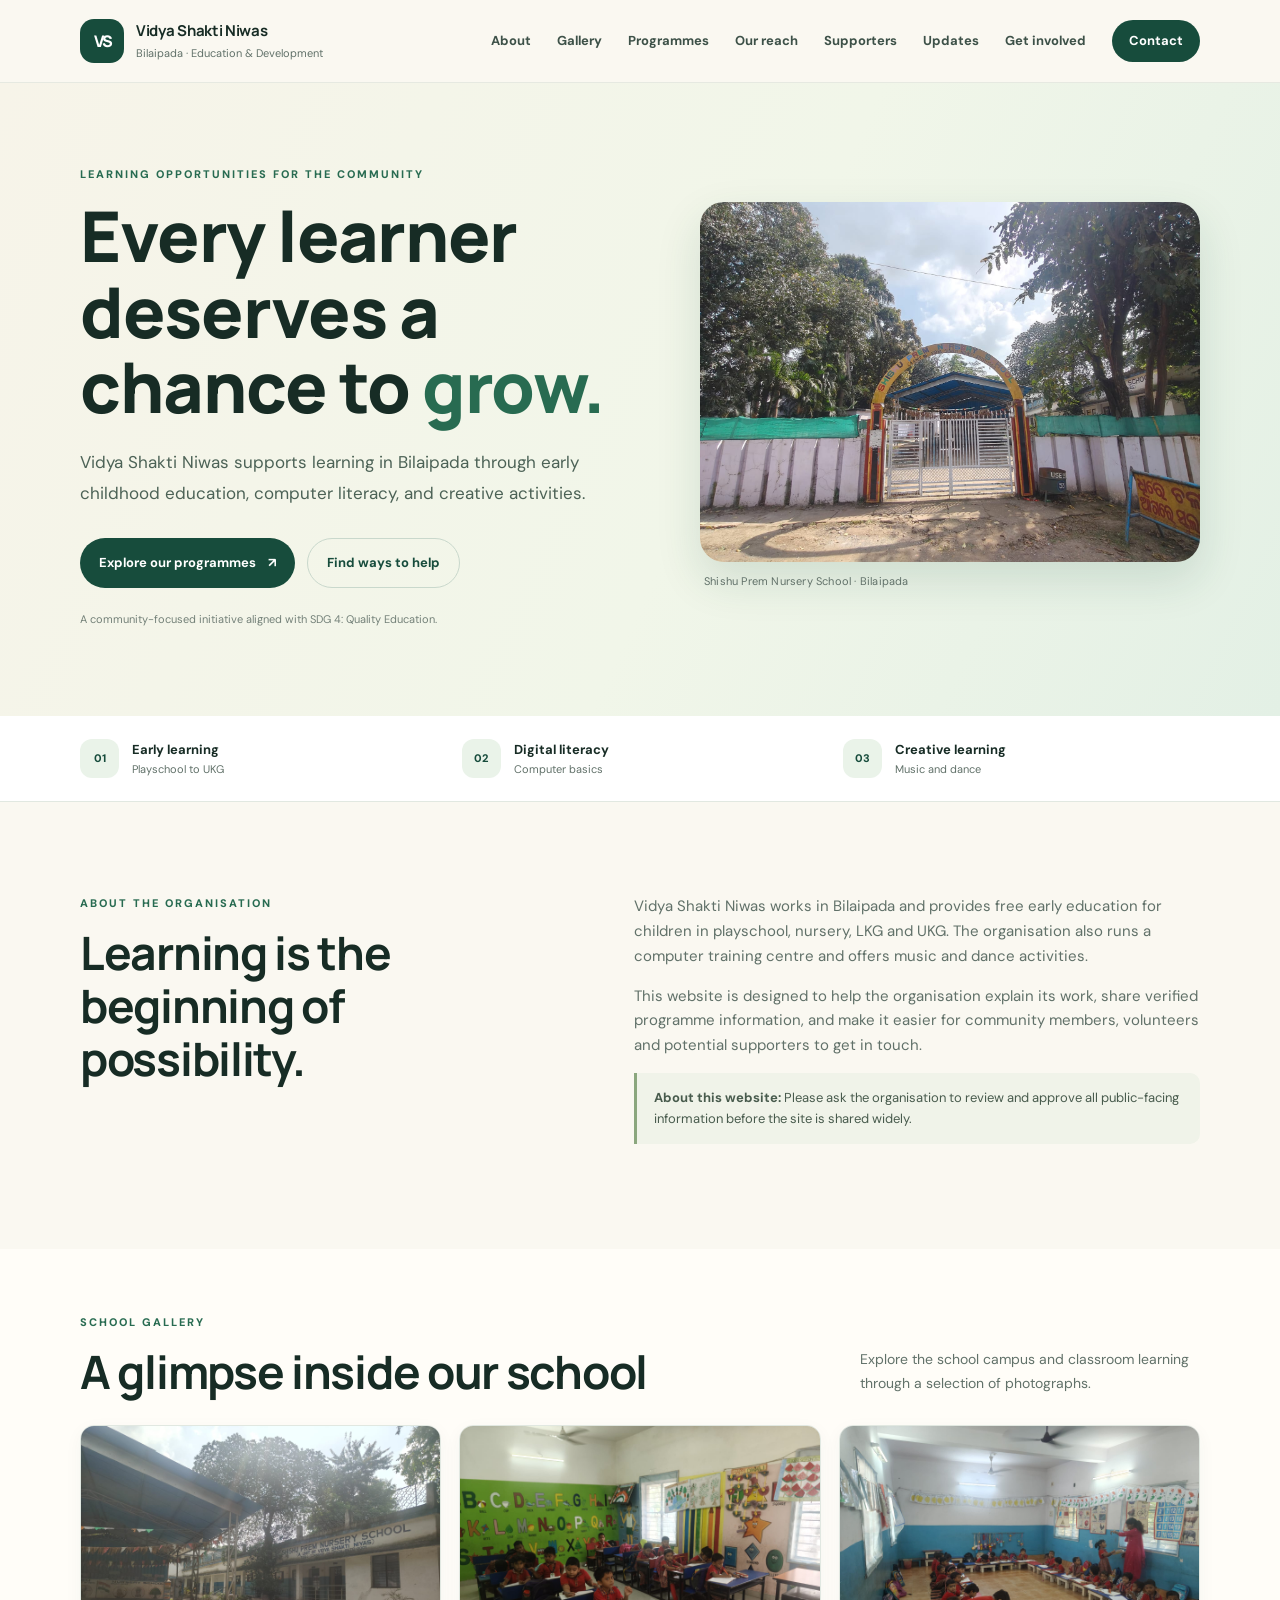
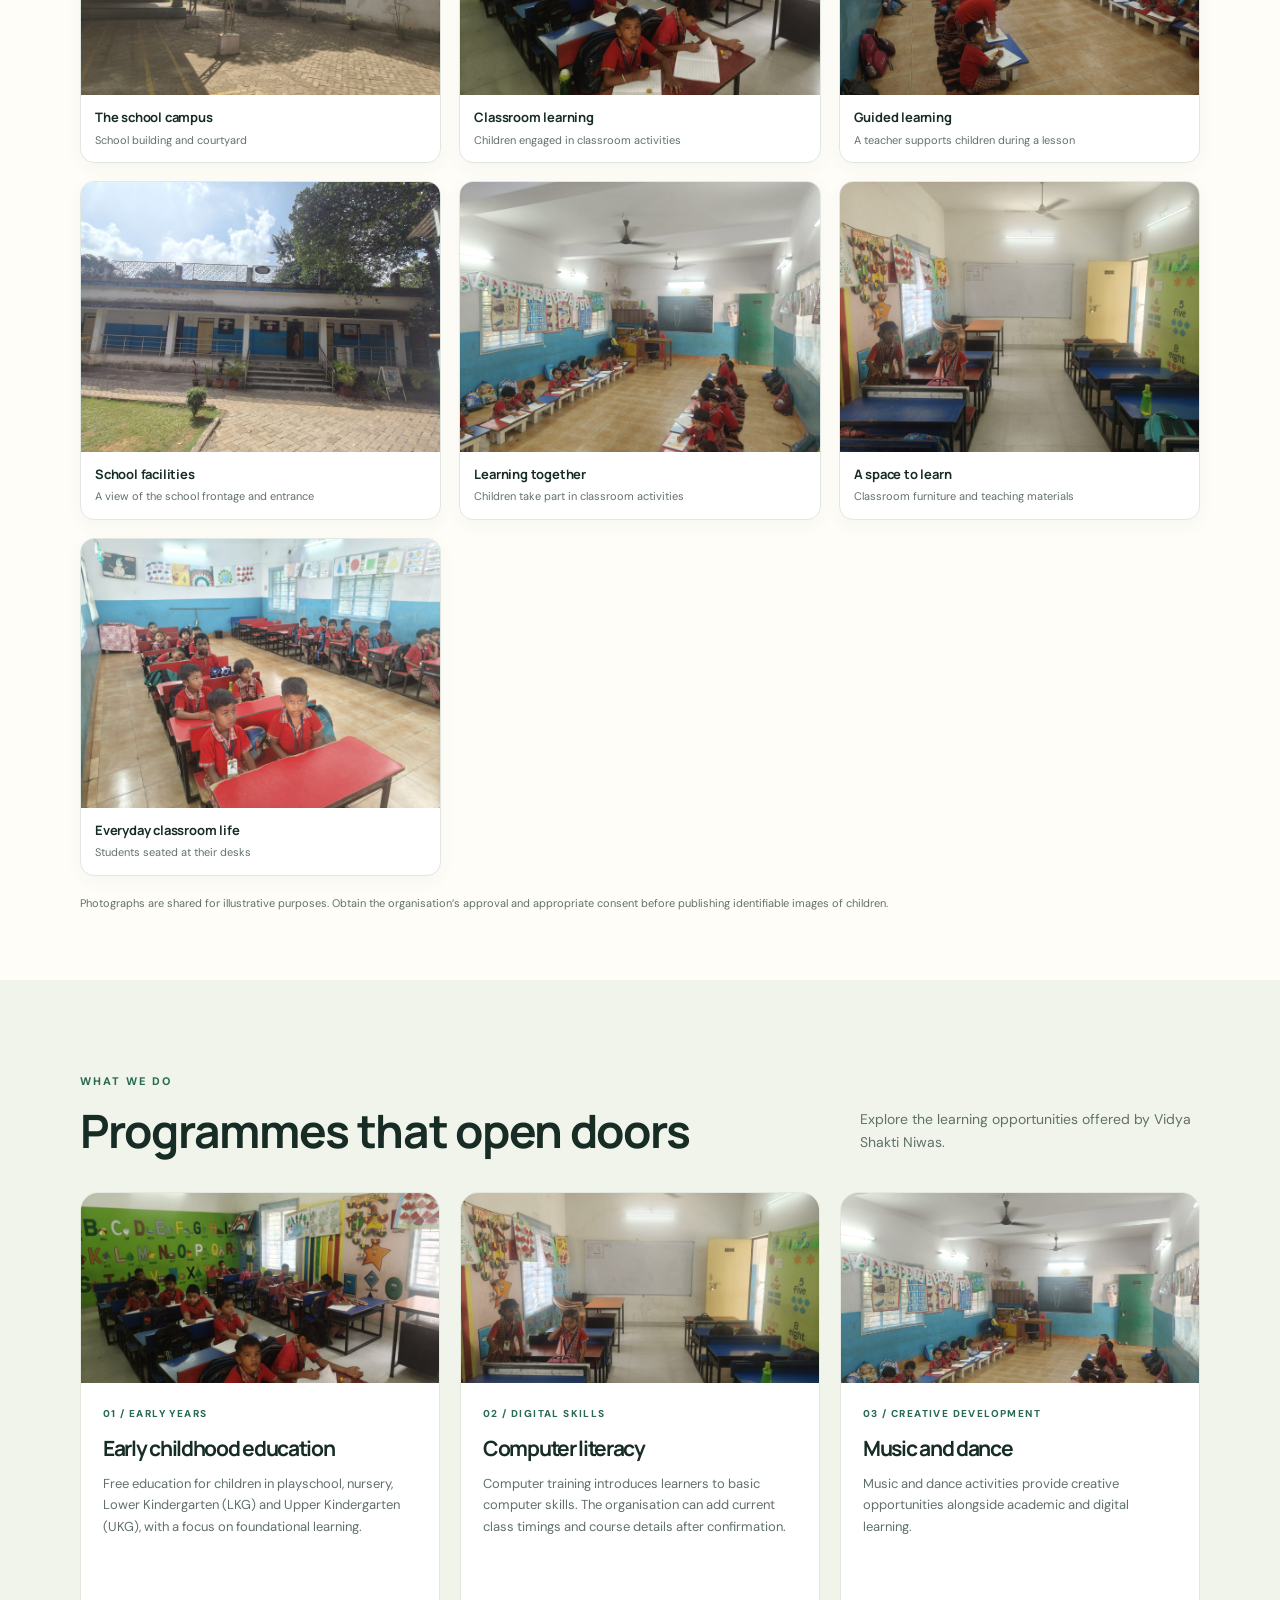
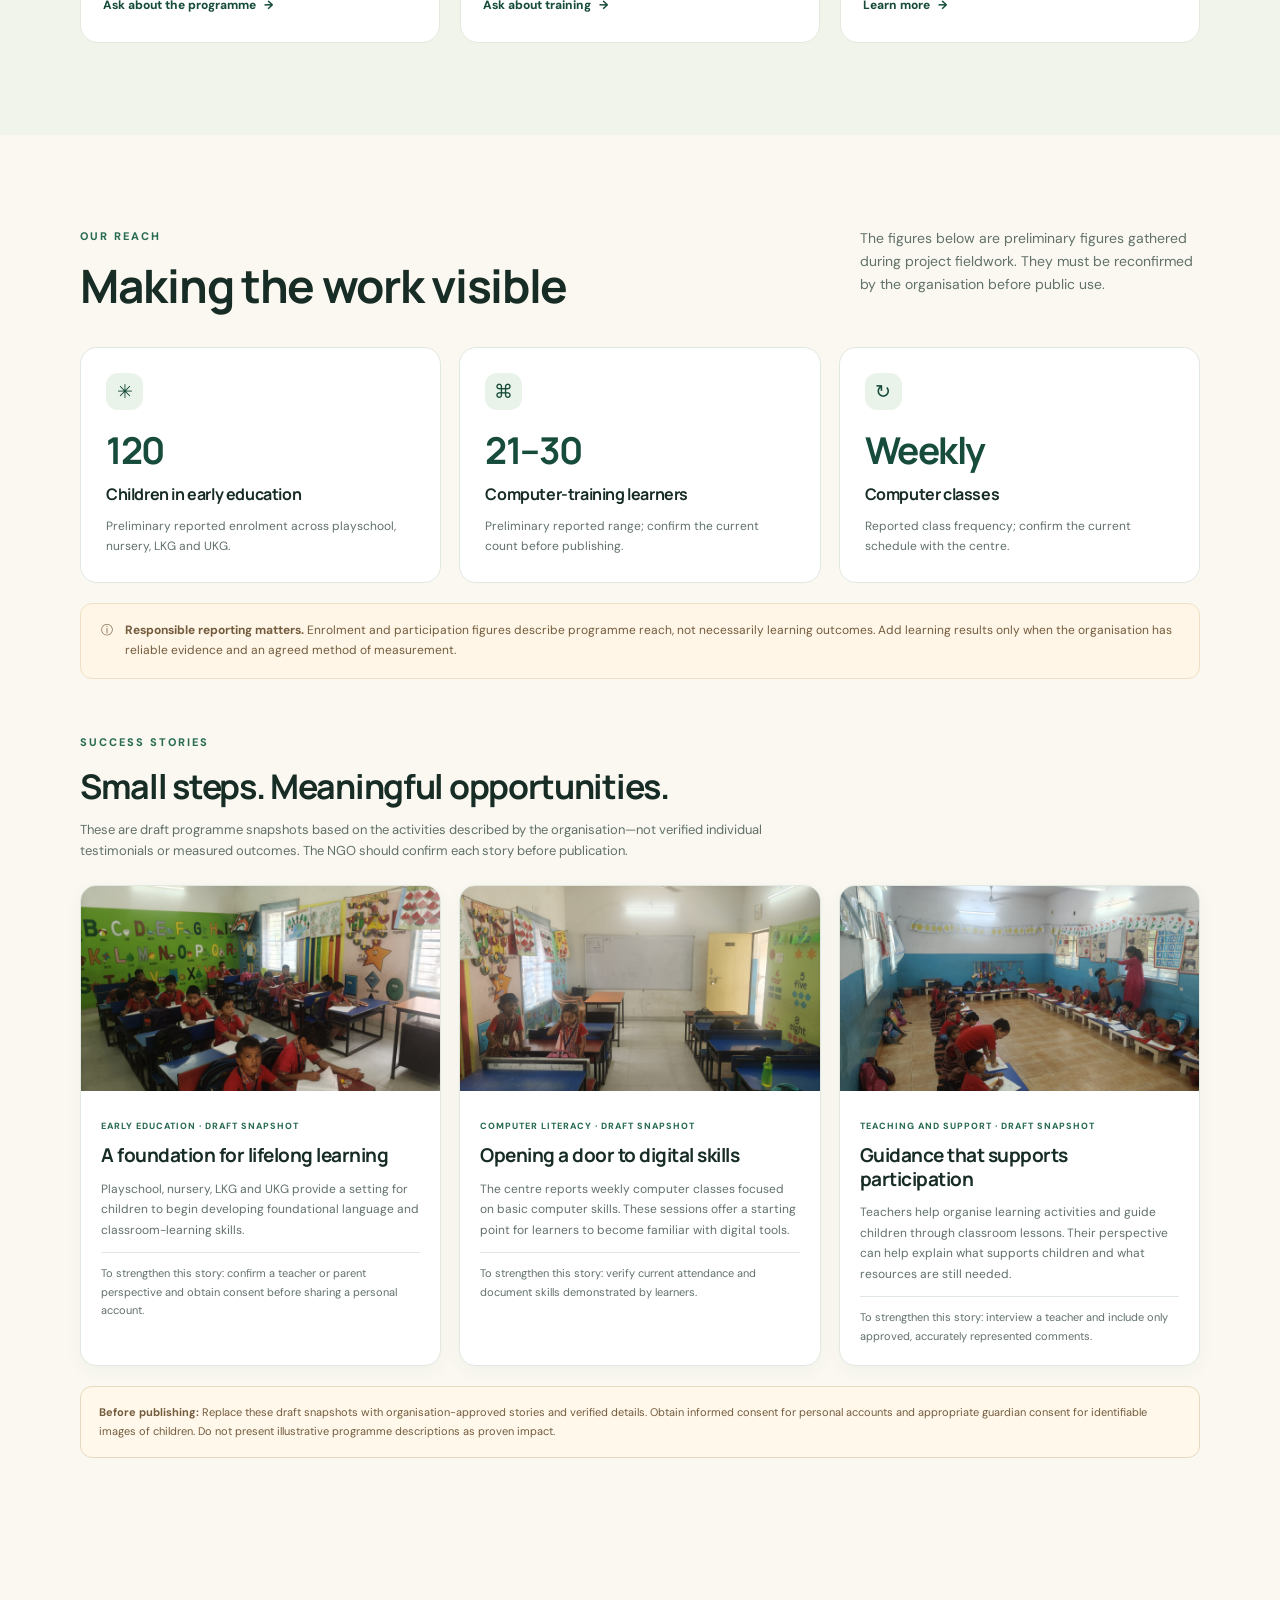
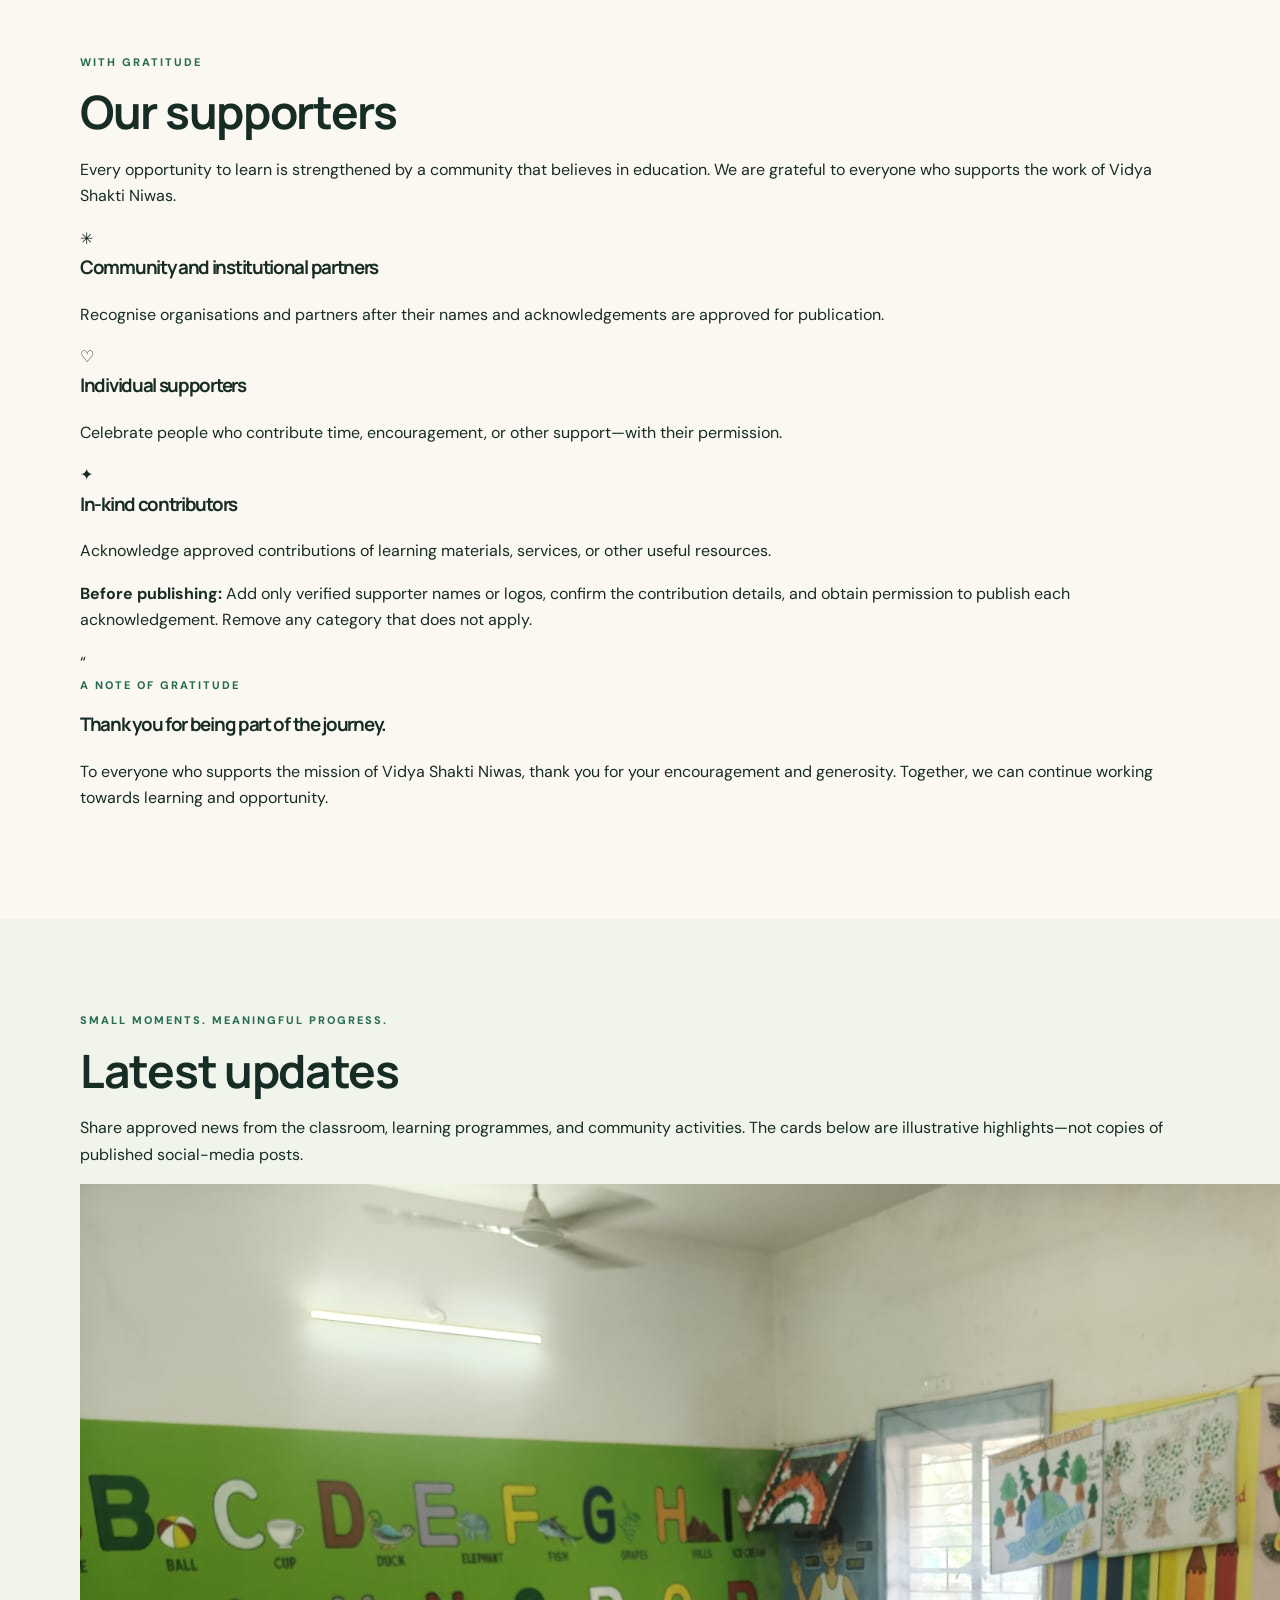
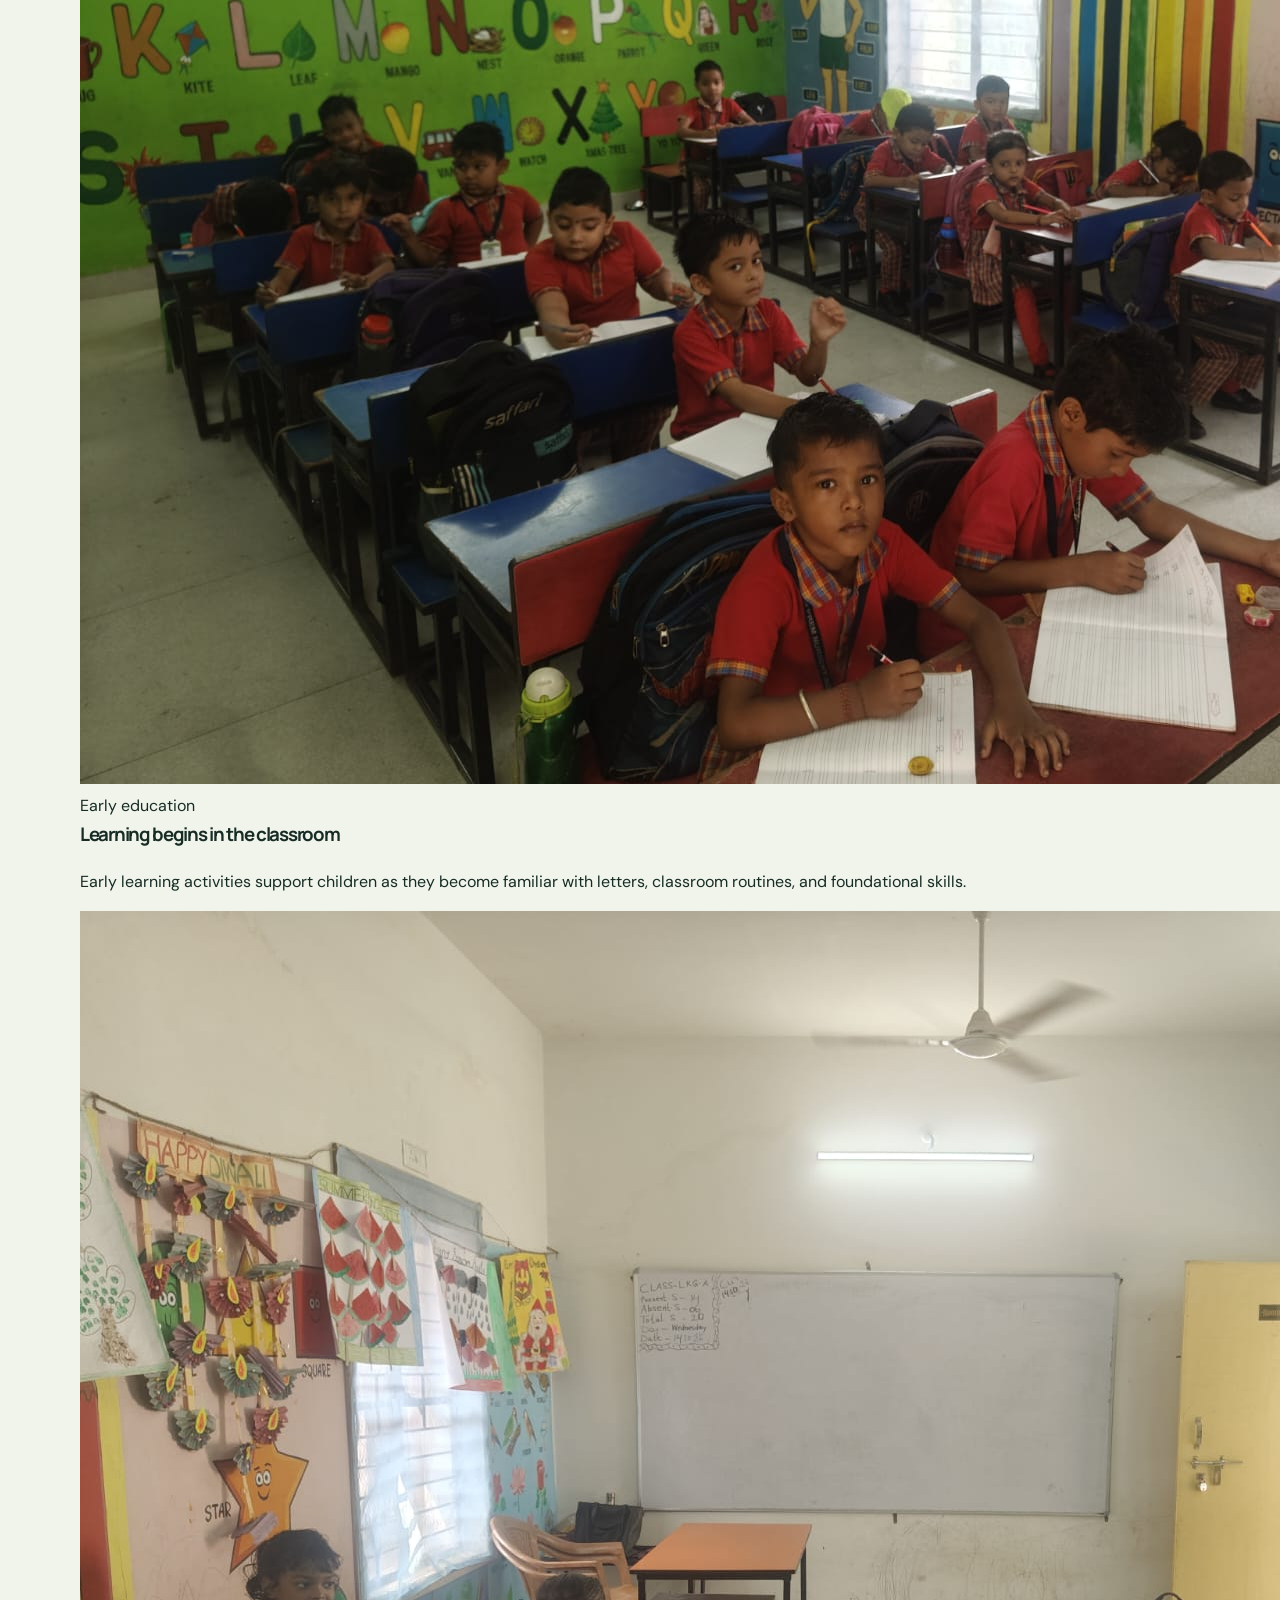
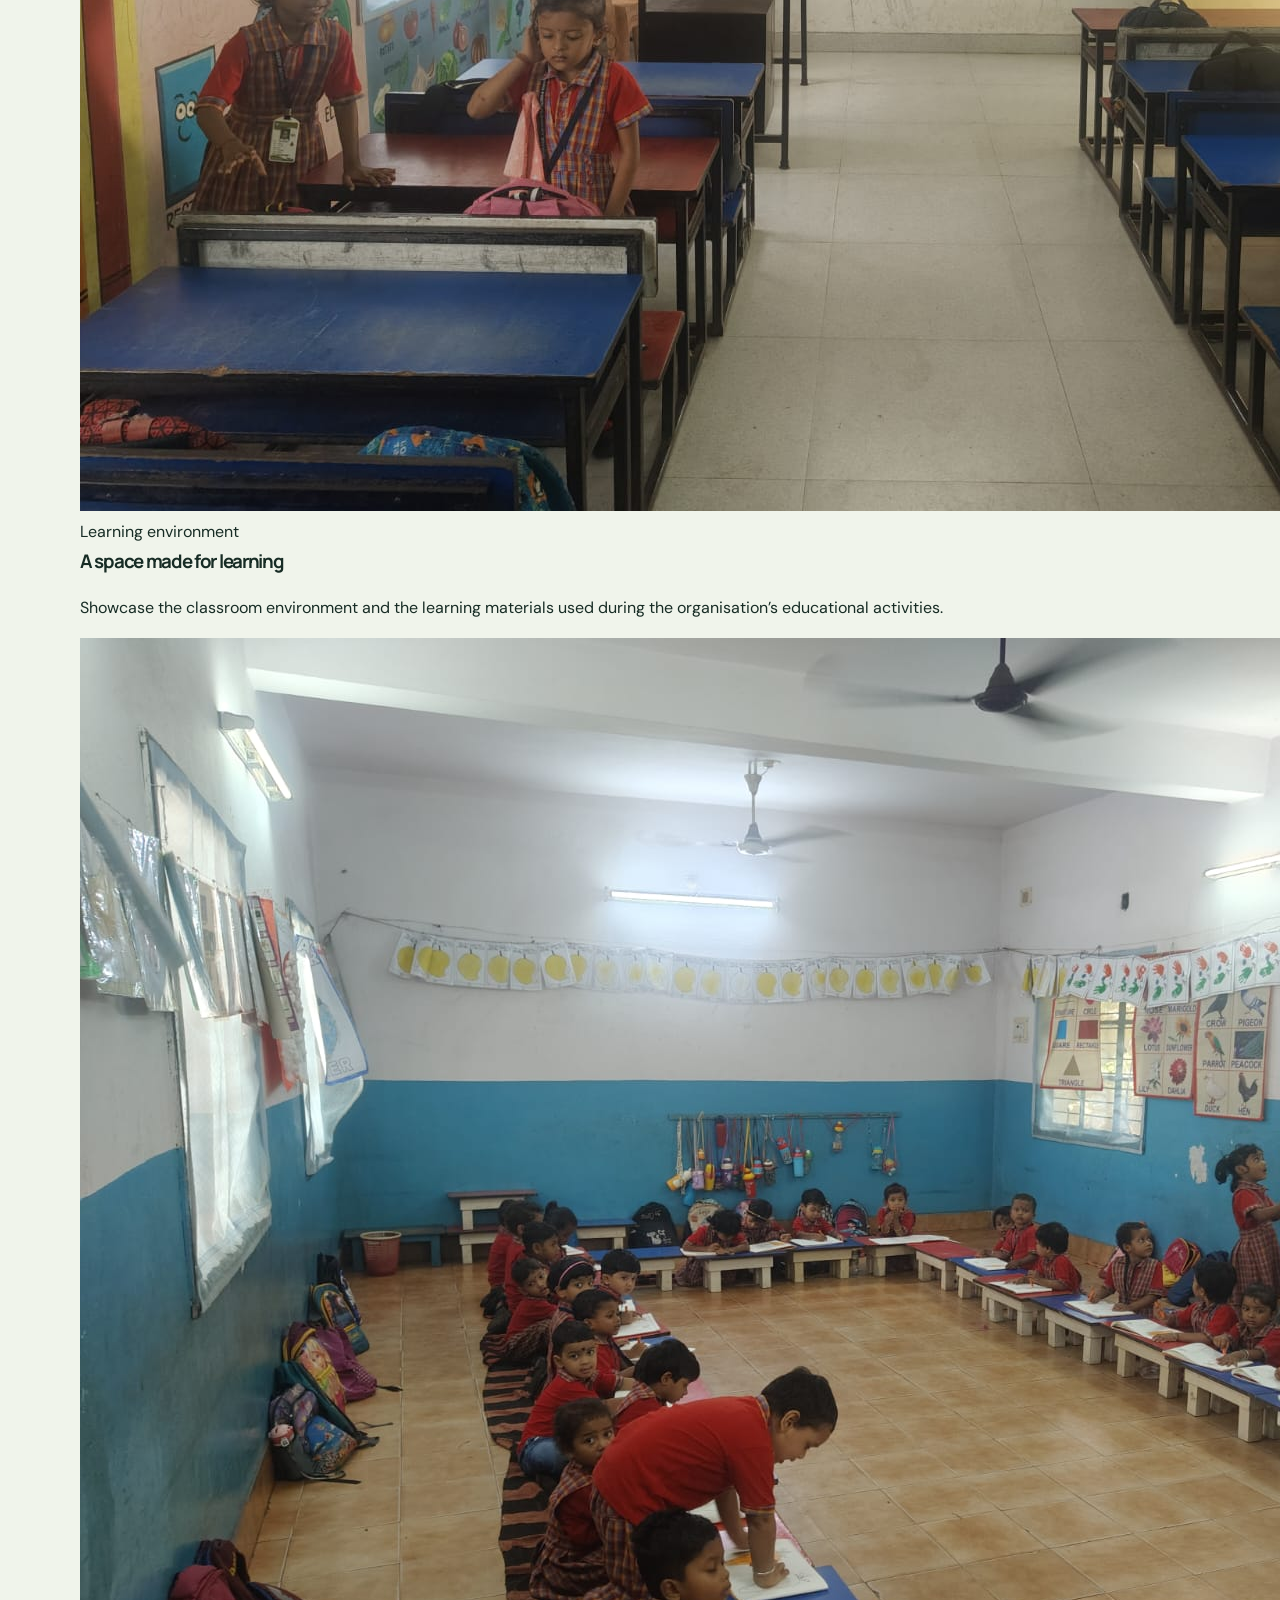
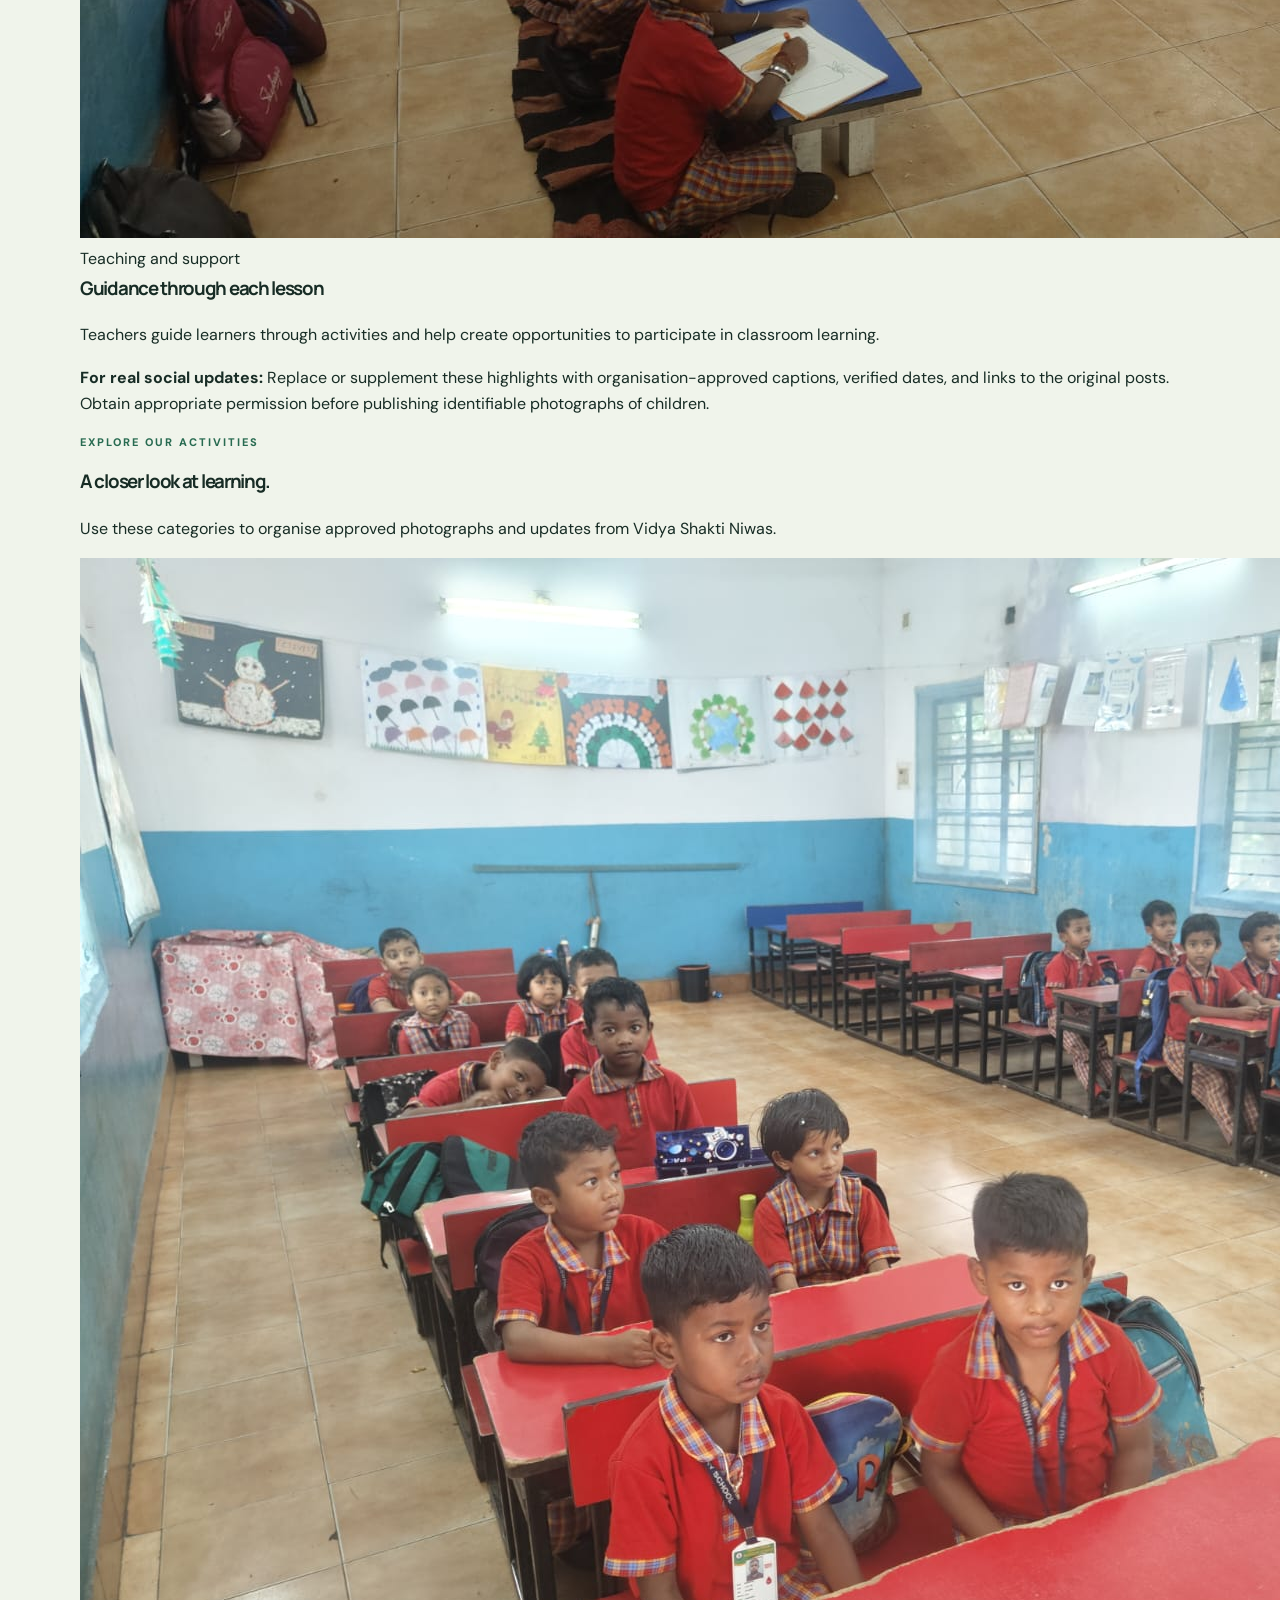
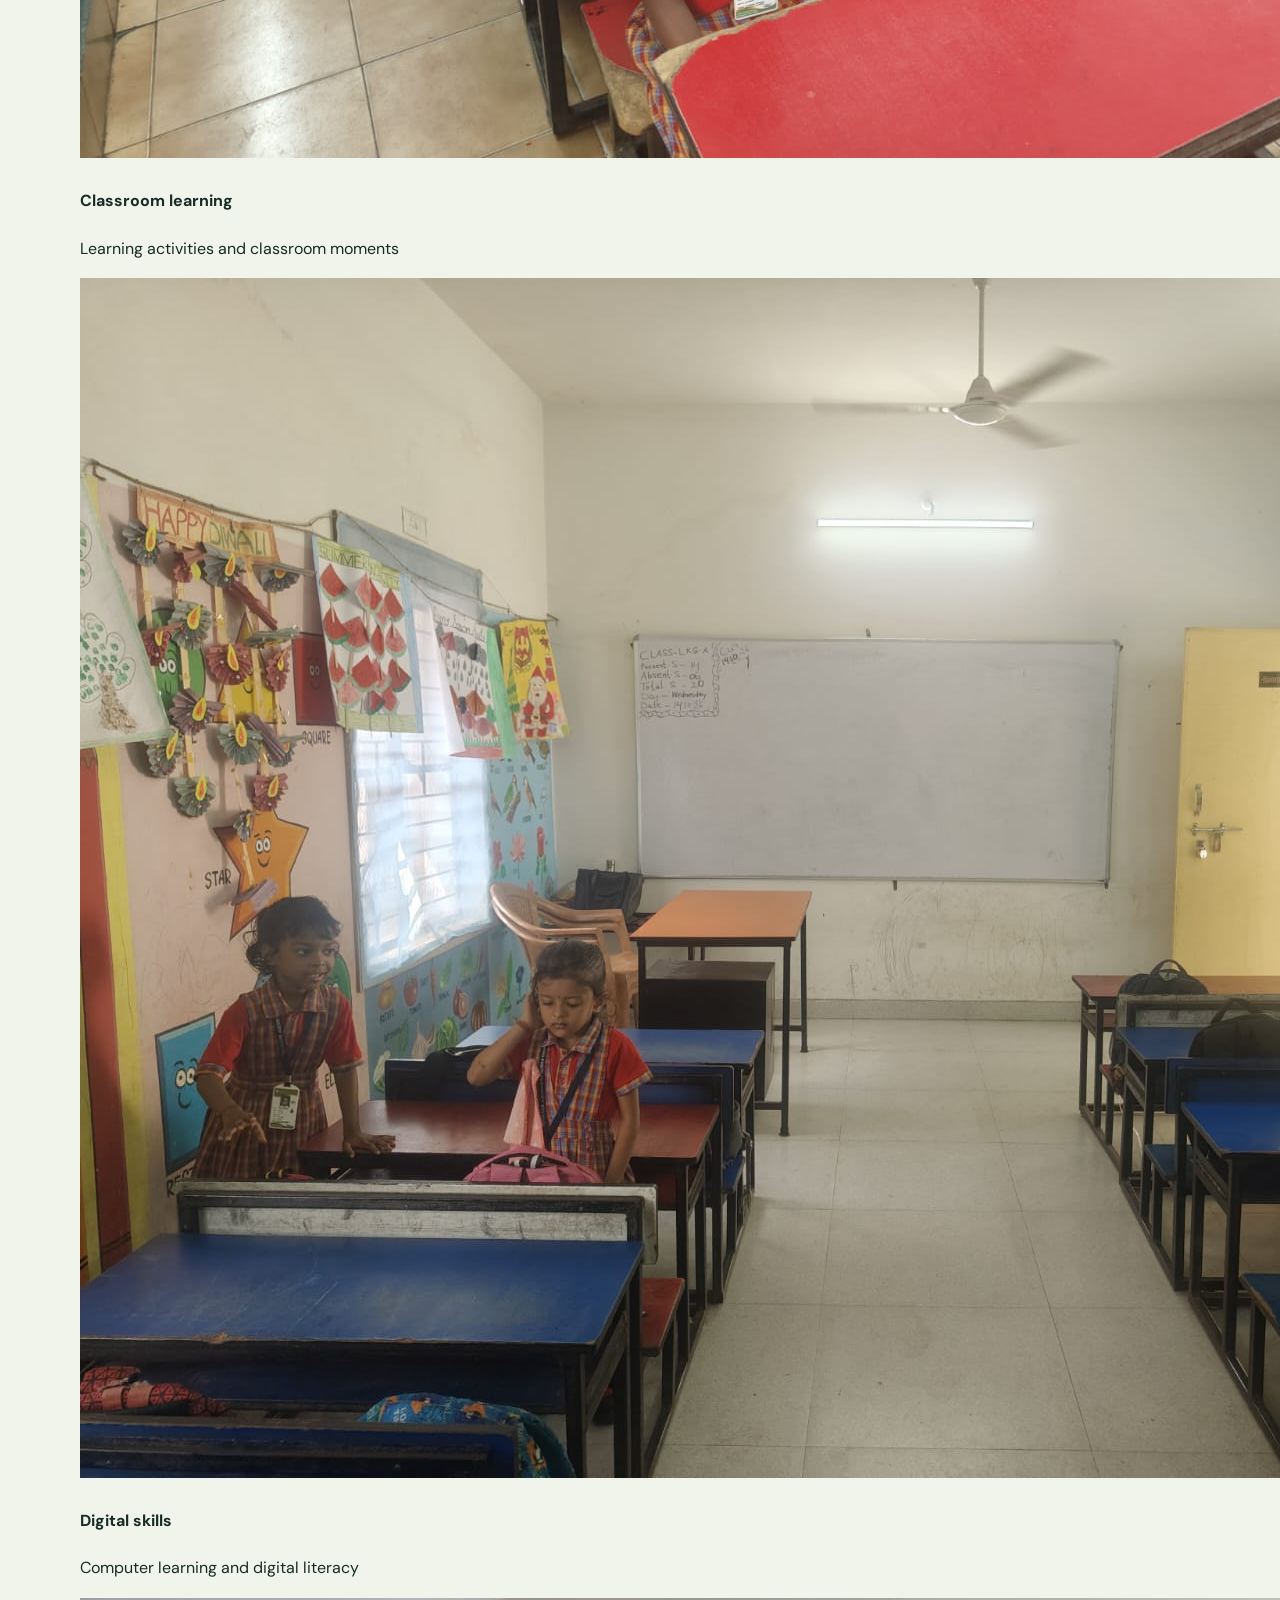
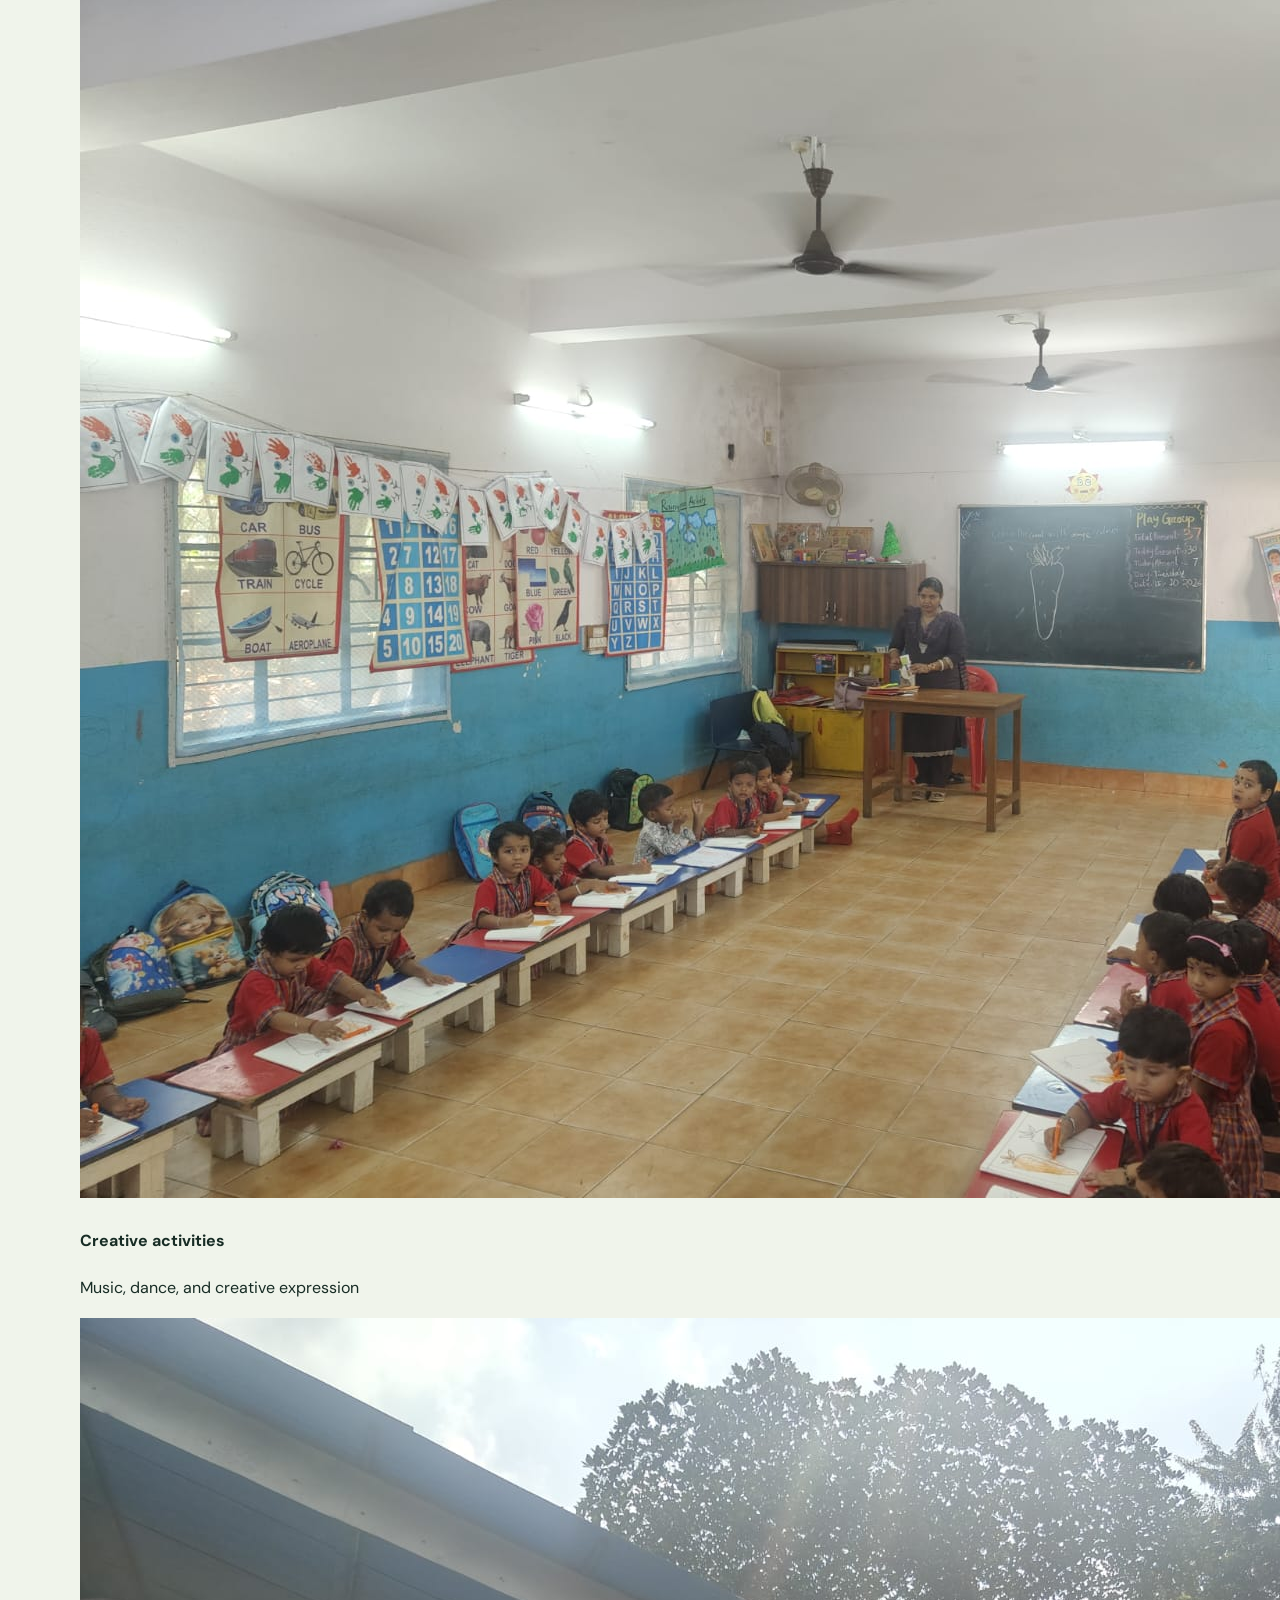
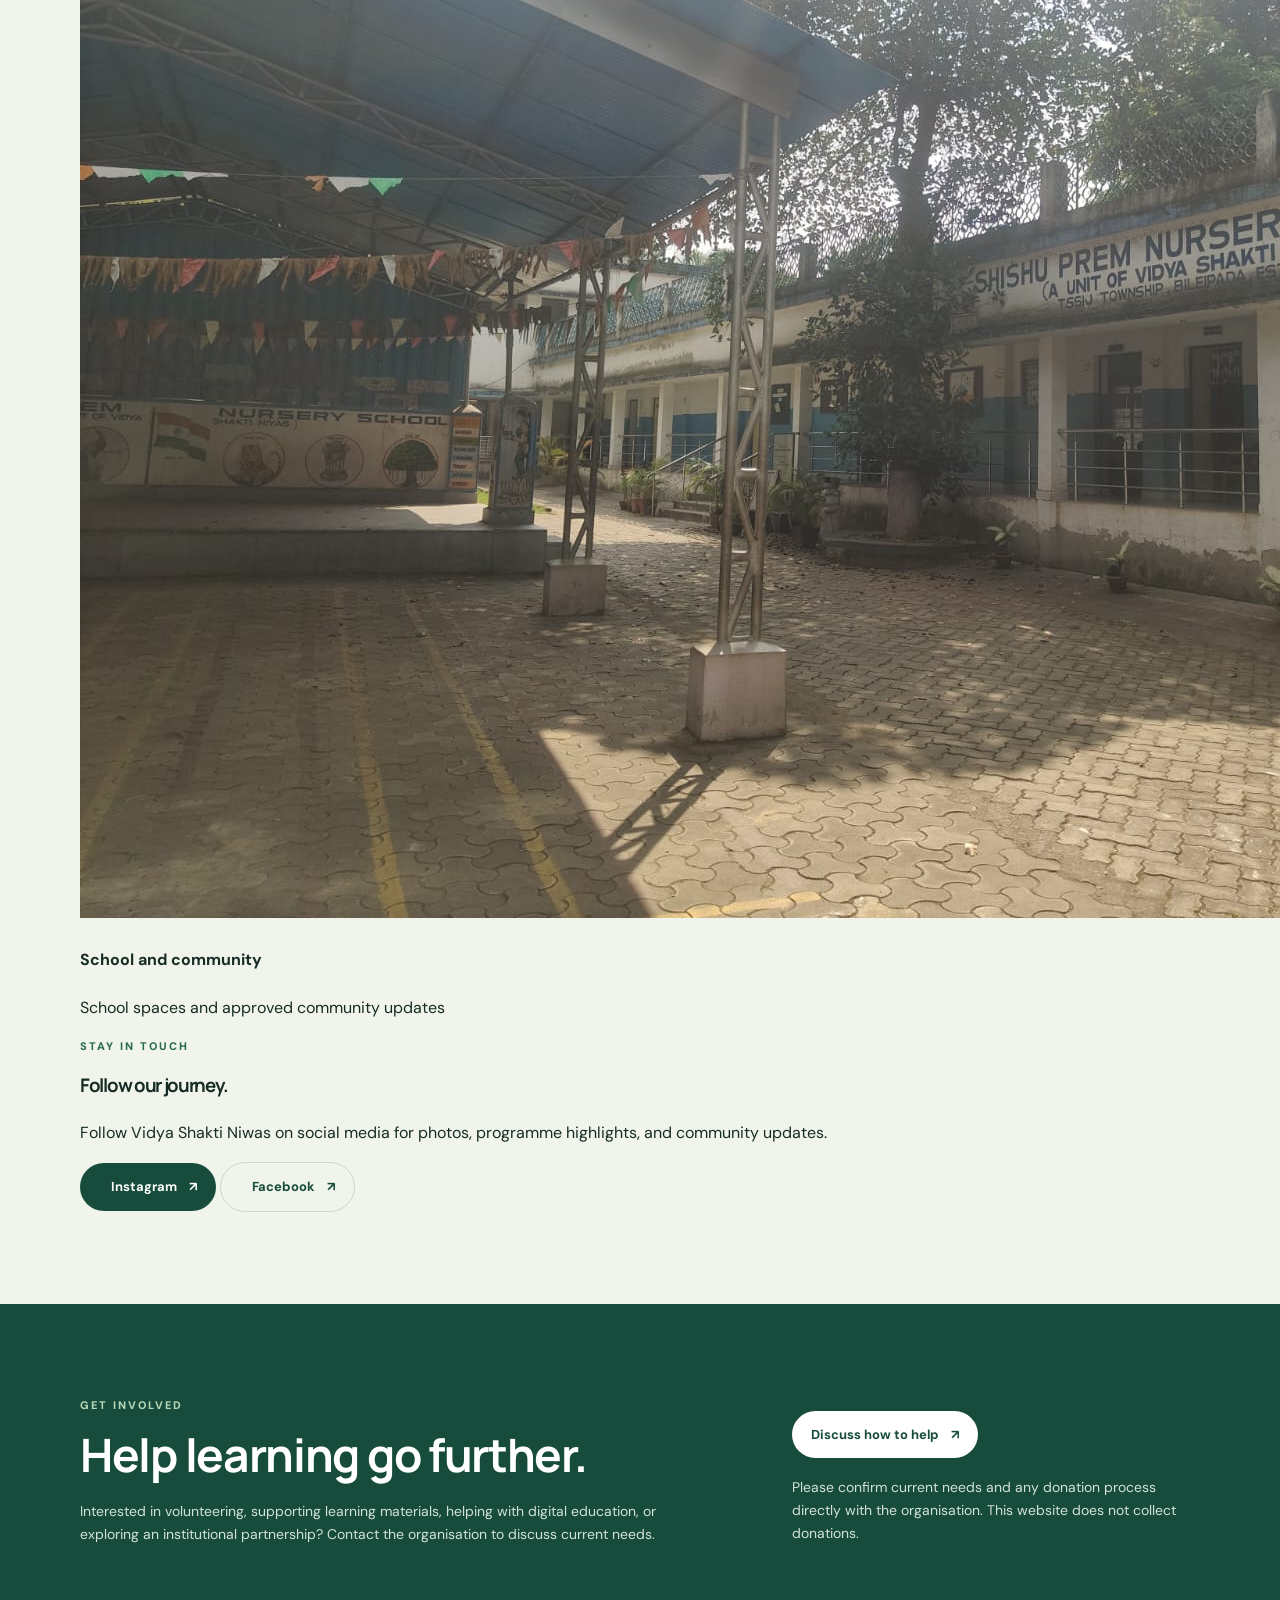
==== commit b72dd1d6: "Add files via upload" ====
--- a/index_update1.html
+++ b/index_update1.html
@@ -277,9 +277,28 @@
           <div>
             <p class="eyebrow">Stay in touch</p>
             <h3>Follow our journey.</h3>
-            <p>Official social-media profile links can be added here once the organisation verifies them.</p>
-          </div>
-          <a class="button button-primary" href="#contact">Contact the organisation <span aria-hidden="true">↗</span></a>
+            <p>Follow Vidya Shakti Niwas on social media for photos, programme highlights, and community updates.</p>
+          </div>
+          <div class="social-links" aria-label="Vidya Shakti Niwas social media profiles">
+            <a class="button button-primary social-button instagram-button" href="https://www.instagram.com/vidyashaktiniyas/" target="_blank" rel="noopener noreferrer" aria-label="Follow Vidya Shakti Niwas on Instagram">
+              <span class="social-brand-icon instagram-icon" aria-hidden="true">
+                <svg viewBox="0 0 24 24" focusable="false">
+                  <rect x="3.3" y="3.3" width="17.4" height="17.4" rx="5" fill="none" stroke="currentColor" stroke-width="2"/>
+                  <circle cx="12" cy="12" r="4" fill="none" stroke="currentColor" stroke-width="2"/>
+                  <circle cx="17.7" cy="6.6" r="1.2" fill="currentColor"/>
+                </svg>
+              </span>
+              Instagram <span aria-hidden="true">↗</span>
+            </a>
+            <a class="button button-quiet social-button facebook-button" href="https://www.facebook.com/p/Vidya-shakti-niyas-100068247683896/" target="_blank" rel="noopener noreferrer" aria-label="Follow Vidya Shakti Niwas on Facebook">
+              <span class="social-brand-icon facebook-icon" aria-hidden="true">
+                <svg viewBox="0 0 24 24" focusable="false">
+                  <path d="M13.7 21v-8h2.7l.4-3.1h-3.1V8c0-.9.3-1.5 1.6-1.5H17V3.7c-.3 0-1.4-.1-2.6-.1-2.6 0-4.4 1.6-4.4 4.5v1.8H7.3V13H10v8h3.7z" fill="currentColor"/>
+                </svg>
+              </span>
+              Facebook <span aria-hidden="true">↗</span>
+            </a>
+          </div>
         </div>
       </div>
     </section>
